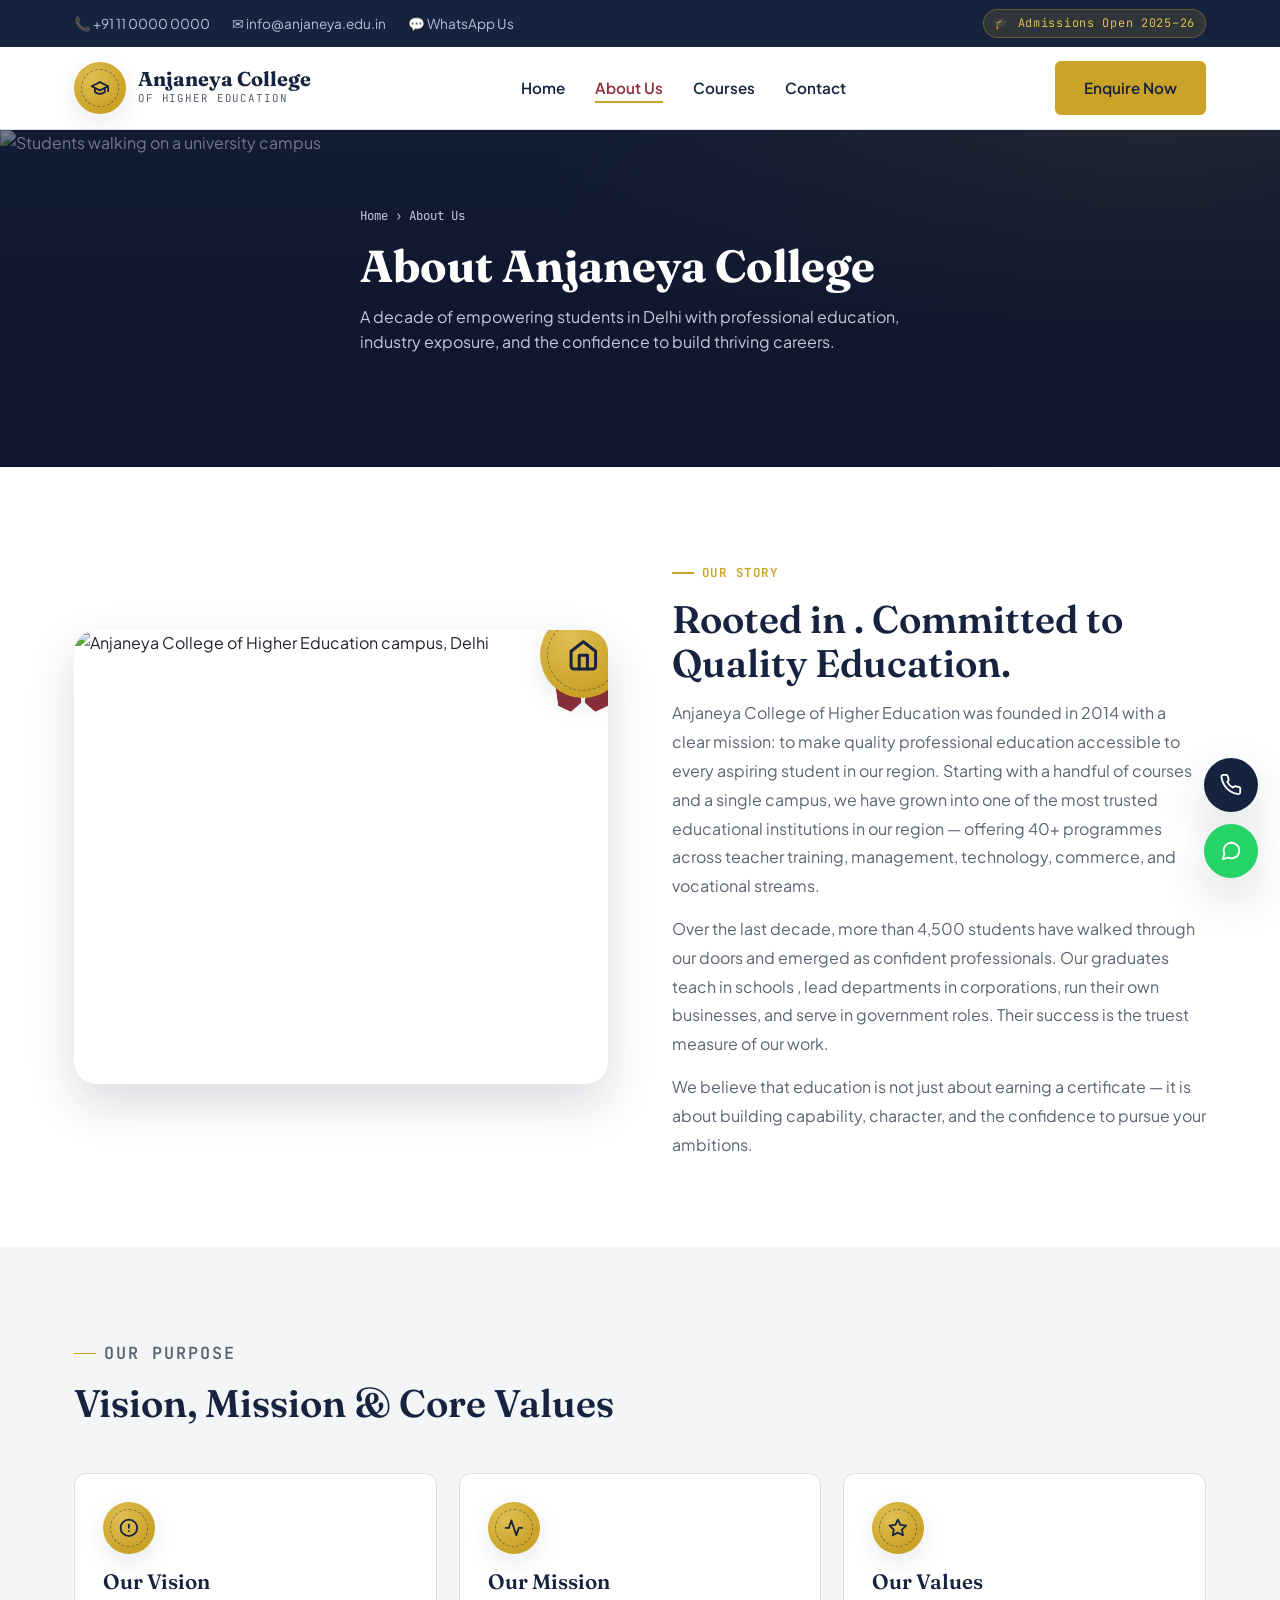
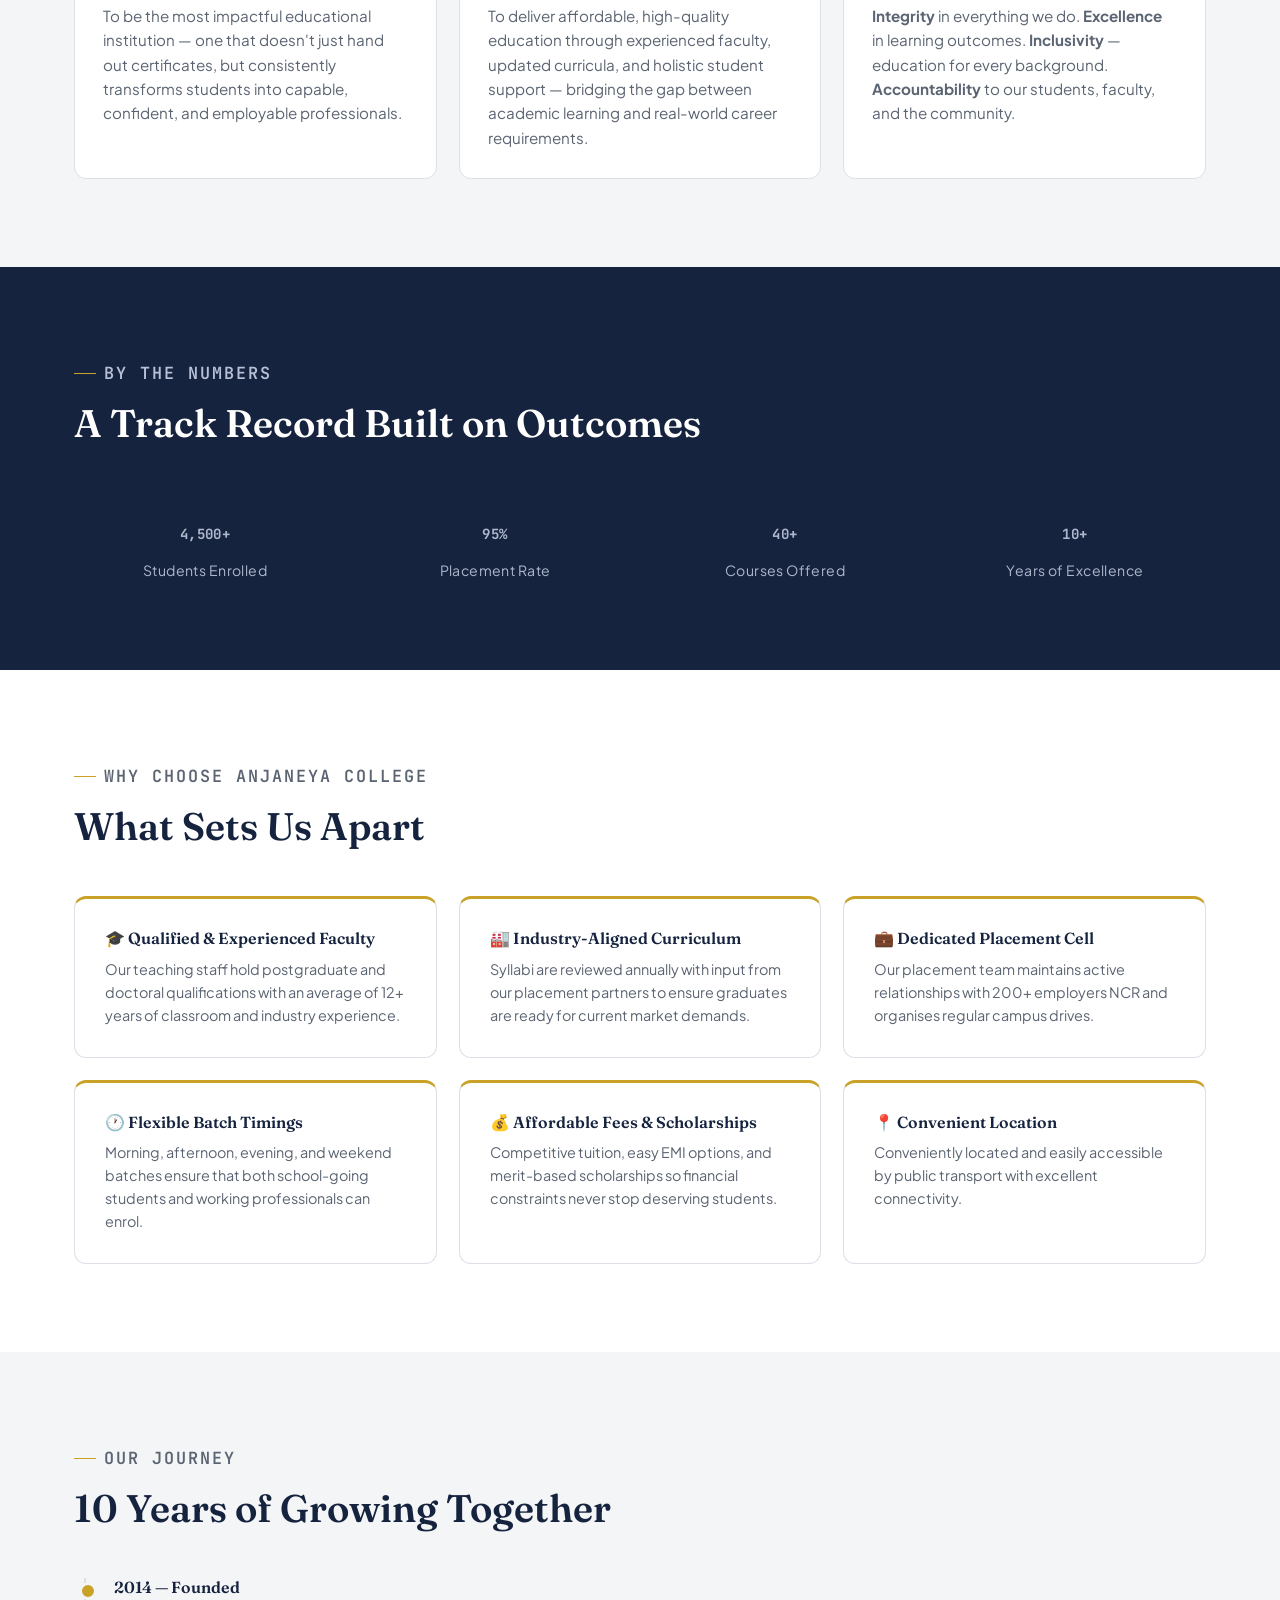
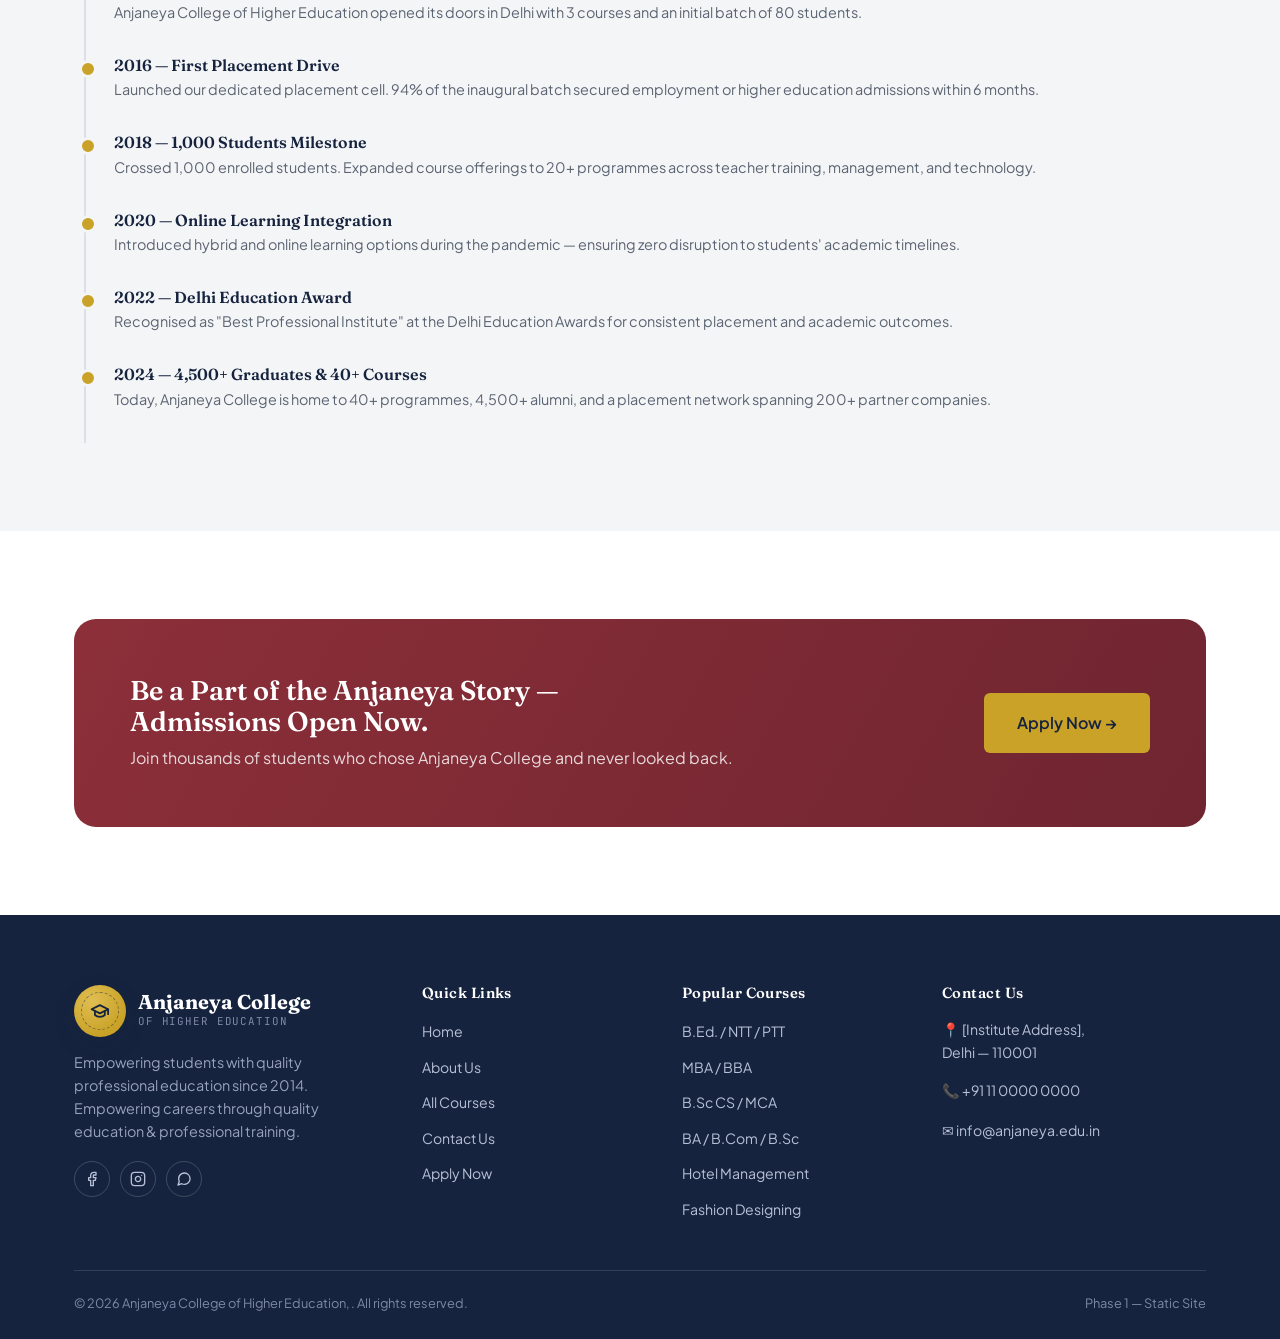
==== about.html @ d2641fc0 "initial" ====
<!DOCTYPE html>
<html lang="en">
<head>
  <meta charset="UTF-8" />
  <meta name="viewport" content="width=device-width, initial-scale=1.0" />
  <title>About Us — Anjaneya College of Higher Education, Delhi</title>
  <meta name="description" content="Learn about Anjaneya College of Higher Education, Delhi — our story, mission, vision, and the values that drive our commitment to quality professional education." />
  <link rel="stylesheet" href="css/style.css" />
  <script src="https://cdn.jsdelivr.net/npm/@emailjs/browser@4/dist/email.min.js"></script>
</head>
<body>

  <!-- TOP BAR -->
  <div class="topbar">
    <div class="container">
      <div class="topbar__contacts">
        <a href="tel:+911100000000">📞 +91 11 0000 0000</a>
        <a href="mailto:info@anjaneya.edu.in" class="hide-mobile">✉ info@anjaneya.edu.in</a>
        <a href="https://wa.me/911100000000" class="hide-mobile">💬 WhatsApp Us</a>
      </div>
      <span class="topbar__badge">🎓 Admissions Open 2025–26</span>
    </div>
  </div>

  <!-- HEADER -->
  <header class="site-header">
    <div class="container">
      <nav class="nav" aria-label="Main navigation">
        <a href="index.html" class="brand">
          <div class="seal seal--sm">
            <div class="seal__circle">
              <svg viewBox="0 0 24 24" fill="none" stroke="var(--navy)" stroke-width="2.2" stroke-linecap="round" stroke-linejoin="round" aria-hidden="true">
                <path d="M22 10v6M2 10l10-5 10 5-10 5z"/><path d="M6 12v5c3 3 9 3 12 0v-5"/>
              </svg>
            </div>
          </div>
          <div>
            <div class="brand__name">Anjaneya College</div>
            <div class="brand__tagline">of Higher Education</div>
          </div>
        </a>
        <ul class="nav__links" role="list">
          <li><a href="index.html">Home</a></li>
          <li><a href="about.html" class="is-active">About Us</a></li>
          <li><a href="courses.html">Courses</a></li>
          <li><a href="contact.html">Contact</a></li>
        </ul>
        <div class="nav__cta">
          <a href="contact.html#enquiry" class="btn btn-primary">Enquire Now</a>
          <button class="nav__toggle" aria-label="Toggle navigation" aria-expanded="false">
            <span></span><span></span><span></span>
          </button>
        </div>
      </nav>
    </div>
  </header>

  <!-- PAGE HEADER -->
  <section class="page-header page-header--img">
    <img
      src="https://images.unsplash.com/photo-1509062522246-3755977927d7?auto=format&fit=crop&w=1400&q=80"
      alt="Students walking on a university campus"
      class="page-header__bg"
      loading="eager"
    />
    <div class="page-header__overlay"></div>
    <div class="container">
      <p class="breadcrumb"><a href="index.html" style="color:inherit;">Home</a> › About Us</p>
      <h1>About Anjaneya College</h1>
      <p>A decade of empowering students in Delhi with professional education, industry exposure, and the confidence to build thriving careers.</p>
    </div>
  </section>

  <!-- OUR STORY -->
  <section class="section section--alt">
    <div class="container">
      <div class="intro">
        <div class="intro__visual" style="background:none;padding:0;aspect-ratio:4/3.4;position:relative;">
          <img
            src="https://images.unsplash.com/photo-1564981797816-1043664bf78d?auto=format&fit=crop&w=800&q=80"
            alt="Anjaneya College of Higher Education campus, Delhi"
            class="intro__img"
            loading="lazy"
          />
          <div class="seal" style="position:absolute;top:-18px;right:-18px;z-index:2;">
            <div class="seal__circle">
              <svg viewBox="0 0 24 24" fill="none" stroke="var(--navy)" stroke-width="2.2" stroke-linecap="round" stroke-linejoin="round" aria-hidden="true">
                <path d="M3 9l9-7 9 7v11a2 2 0 0 1-2 2H5a2 2 0 0 1-2-2z"/><polyline points="9 22 9 12 15 12 15 22"/>
              </svg>
            </div>
            <div class="seal__ribbon"></div>
          </div>
        </div>
        <div>
          <p class="eyebrow">Our Story</p>
          <h2>Rooted in . Committed to Quality Education.</h2>
          <p style="color:var(--text-muted);margin-top:14px;line-height:1.8;">
            Anjaneya College of Higher Education was founded in 2014 with a clear mission: to make quality professional education accessible to every aspiring student in our region. Starting with a handful of courses and a single campus, we have grown into one of the most trusted educational institutions in our region — offering 40+ programmes across teacher training, management, technology, commerce, and vocational streams.
          </p>
          <p style="color:var(--text-muted);margin-top:14px;line-height:1.8;">
            Over the last decade, more than 4,500 students have walked through our doors and emerged as confident professionals. Our graduates teach in schools , lead departments in corporations, run their own businesses, and serve in government roles. Their success is the truest measure of our work.
          </p>
          <p style="color:var(--text-muted);margin-top:14px;line-height:1.8;">
            We believe that education is not just about earning a certificate — it is about building capability, character, and the confidence to pursue your ambitions.
          </p>
        </div>
      </div>
    </div>
  </section>

  <!-- VISION & MISSION -->
  <section class="section">
    <div class="container">
      <div class="section-head">
        <p class="eyebrow">Our Purpose</p>
        <h2>Vision, Mission & Core Values</h2>
      </div>
      <div class="value-grid">

        <div class="value-card">
          <div class="seal seal--sm"><div class="seal__circle">
            <svg viewBox="0 0 24 24" fill="none" stroke="var(--navy)" stroke-width="2.2" stroke-linecap="round" stroke-linejoin="round" aria-hidden="true"><circle cx="12" cy="12" r="10"/><line x1="12" y1="8" x2="12" y2="12"/><line x1="12" y1="16" x2="12.01" y2="16"/></svg>
          </div></div>
          <h3 style="margin-top:14px;">Our Vision</h3>
          <p style="color:var(--text-muted);margin-top:10px;font-size:0.95rem;">To be the most impactful educational institution — one that doesn't just hand out certificates, but consistently transforms students into capable, confident, and employable professionals.</p>
        </div>

        <div class="value-card">
          <div class="seal seal--sm"><div class="seal__circle">
            <svg viewBox="0 0 24 24" fill="none" stroke="var(--navy)" stroke-width="2.2" stroke-linecap="round" stroke-linejoin="round" aria-hidden="true"><polyline points="22 12 18 12 15 21 9 3 6 12 2 12"/></svg>
          </div></div>
          <h3 style="margin-top:14px;">Our Mission</h3>
          <p style="color:var(--text-muted);margin-top:10px;font-size:0.95rem;">To deliver affordable, high-quality education through experienced faculty, updated curricula, and holistic student support — bridging the gap between academic learning and real-world career requirements.</p>
        </div>

        <div class="value-card">
          <div class="seal seal--sm"><div class="seal__circle">
            <svg viewBox="0 0 24 24" fill="none" stroke="var(--navy)" stroke-width="2.2" stroke-linecap="round" stroke-linejoin="round" aria-hidden="true"><polygon points="12 2 15.09 8.26 22 9.27 17 14.14 18.18 21.02 12 17.77 5.82 21.02 7 14.14 2 9.27 8.91 8.26 12 2"/></svg>
          </div></div>
          <h3 style="margin-top:14px;">Our Values</h3>
          <p style="color:var(--text-muted);margin-top:10px;font-size:0.95rem;"><strong>Integrity</strong> in everything we do. <strong>Excellence</strong> in learning outcomes. <strong>Inclusivity</strong> — education for every background. <strong>Accountability</strong> to our students, faculty, and the community.</p>
        </div>

      </div>
    </div>
  </section>

  <!-- STATS STRIP -->
  <section class="section section--navy">
    <div class="container">
      <div class="section-head" style="max-width:none;">
        <p class="eyebrow">By the Numbers</p>
        <h2>A Track Record Built on Outcomes</h2>
      </div>
      <div class="stats">
        <div class="stat-card">
          <strong><span data-count="4500" data-suffix="+">0</span></strong>
          <span>Students Enrolled</span>
        </div>
        <div class="stat-card">
          <strong><span data-count="95" data-suffix="%">0</span></strong>
          <span>Placement Rate</span>
        </div>
        <div class="stat-card">
          <strong><span data-count="40" data-suffix="+">0</span></strong>
          <span>Courses Offered</span>
        </div>
        <div class="stat-card">
          <strong><span data-count="10" data-suffix="+">0</span></strong>
          <span>Years of Excellence</span>
        </div>
      </div>
    </div>
  </section>

  <!-- WHY CHOOSE US -->
  <section class="section section--alt">
    <div class="container">
      <div class="section-head">
        <p class="eyebrow">Why Choose Anjaneya College</p>
        <h2>What Sets Us Apart</h2>
      </div>
      <div class="services">
        <div class="service-card">
          <h4>🎓 Qualified & Experienced Faculty</h4>
          <p>Our teaching staff hold postgraduate and doctoral qualifications with an average of 12+ years of classroom and industry experience.</p>
        </div>
        <div class="service-card">
          <h4>🏭 Industry-Aligned Curriculum</h4>
          <p>Syllabi are reviewed annually with input from our placement partners to ensure graduates are ready for current market demands.</p>
        </div>
        <div class="service-card">
          <h4>💼 Dedicated Placement Cell</h4>
          <p>Our placement team maintains active relationships with 200+ employers  NCR and organises regular campus drives.</p>
        </div>
        <div class="service-card">
          <h4>🕐 Flexible Batch Timings</h4>
          <p>Morning, afternoon, evening, and weekend batches ensure that both school-going students and working professionals can enrol.</p>
        </div>
        <div class="service-card">
          <h4>💰 Affordable Fees & Scholarships</h4>
          <p>Competitive tuition, easy EMI options, and merit-based scholarships so financial constraints never stop deserving students.</p>
        </div>
        <div class="service-card">
          <h4>📍 Convenient Location</h4>
          <p>Conveniently located and easily accessible by public transport with excellent connectivity.</p>
        </div>
      </div>
    </div>
  </section>

  <!-- JOURNEY / TIMELINE -->
  <section class="section">
    <div class="container">
      <div class="section-head">
        <p class="eyebrow">Our Journey</p>
        <h2>10 Years of Growing Together</h2>
      </div>
      <ul class="timeline" role="list">
        <li>
          <h4>2014 — Founded</h4>
          <p>Anjaneya College of Higher Education opened its doors in Delhi with 3 courses and an initial batch of 80 students.</p>
        </li>
        <li>
          <h4>2016 — First Placement Drive</h4>
          <p>Launched our dedicated placement cell. 94% of the inaugural batch secured employment or higher education admissions within 6 months.</p>
        </li>
        <li>
          <h4>2018 — 1,000 Students Milestone</h4>
          <p>Crossed 1,000 enrolled students. Expanded course offerings to 20+ programmes across teacher training, management, and technology.</p>
        </li>
        <li>
          <h4>2020 — Online Learning Integration</h4>
          <p>Introduced hybrid and online learning options during the pandemic — ensuring zero disruption to students' academic timelines.</p>
        </li>
        <li>
          <h4>2022 — Delhi Education Award</h4>
          <p>Recognised as "Best Professional Institute" at the Delhi Education Awards for consistent placement and academic outcomes.</p>
        </li>
        <li>
          <h4>2024 — 4,500+ Graduates & 40+ Courses</h4>
          <p>Today, Anjaneya College is home to 40+ programmes, 4,500+ alumni, and a placement network spanning 200+ partner companies.</p>
        </li>
      </ul>
    </div>
  </section>

  <!-- CTA BAND -->
  <section class="section section--alt">
    <div class="container">
      <div class="cta-band">
        <div>
          <h3>Be a Part of the Anjaneya Story — Admissions Open Now.</h3>
          <p>Join thousands of students who chose Anjaneya College and never looked back.</p>
        </div>
        <a href="contact.html#enquiry" class="btn btn-primary" style="font-size:1rem;padding:16px 32px;">Apply Now →</a>
      </div>
    </div>
  </section>

  <!-- FOOTER -->
  <footer class="site-footer" aria-label="Site footer">
    <div class="container">
      <div class="footer-grid">
        <div class="footer-brand">
          <a href="index.html" class="brand">
            <div class="seal seal--sm"><div class="seal__circle">
              <svg viewBox="0 0 24 24" fill="none" stroke="var(--navy)" stroke-width="2.2" stroke-linecap="round" stroke-linejoin="round" aria-hidden="true"><path d="M22 10v6M2 10l10-5 10 5-10 5z"/><path d="M6 12v5c3 3 9 3 12 0v-5"/></svg>
            </div></div>
            <div>
              <div class="brand__name">Anjaneya College</div>
              <div class="brand__tagline" style="color:#7E89A6;">of Higher Education</div>
            </div>
          </a>
          <p>Empowering students  with quality professional education since 2014. Empowering careers through quality education &amp; professional training.</p>
          <div class="footer-social" aria-label="Social media links">
            <a href="#" aria-label="Facebook"><svg width="16" height="16" viewBox="0 0 24 24" fill="none" stroke="currentColor" stroke-width="2" stroke-linecap="round" stroke-linejoin="round" aria-hidden="true"><path d="M18 2h-3a5 5 0 0 0-5 5v3H7v4h3v8h4v-8h3l1-4h-4V7a1 1 0 0 1 1-1h3z"/></svg></a>
            <a href="#" aria-label="Instagram"><svg width="16" height="16" viewBox="0 0 24 24" fill="none" stroke="currentColor" stroke-width="2" stroke-linecap="round" stroke-linejoin="round" aria-hidden="true"><rect x="2" y="2" width="20" height="20" rx="5" ry="5"/><path d="M16 11.37A4 4 0 1 1 12.63 8 4 4 0 0 1 16 11.37z"/><line x1="17.5" y1="6.5" x2="17.51" y2="6.5"/></svg></a>
            <a href="https://wa.me/911100000000" aria-label="WhatsApp"><svg width="16" height="16" viewBox="0 0 24 24" fill="none" stroke="currentColor" stroke-width="2" stroke-linecap="round" stroke-linejoin="round" aria-hidden="true"><path d="M21 11.5a8.38 8.38 0 0 1-.9 3.8 8.5 8.5 0 0 1-7.6 4.7 8.38 8.38 0 0 1-3.8-.9L3 21l1.9-5.7a8.38 8.38 0 0 1-.9-3.8 8.5 8.5 0 0 1 4.7-7.6 8.38 8.38 0 0 1 3.8-.9h.5a8.48 8.48 0 0 1 8 8v.5z"/></svg></a>
          </div>
        </div>
        <div class="footer-col">
          <h4>Quick Links</h4>
          <ul role="list"><li><a href="index.html">Home</a></li><li><a href="about.html">About Us</a></li><li><a href="courses.html">All Courses</a></li><li><a href="contact.html">Contact Us</a></li><li><a href="contact.html#enquiry">Apply Now</a></li></ul>
        </div>
        <div class="footer-col">
          <h4>Popular Courses</h4>
          <ul role="list"><li><a href="courses.html">B.Ed. / NTT / PTT</a></li><li><a href="courses.html">MBA / BBA</a></li><li><a href="courses.html">B.Sc CS / MCA</a></li><li><a href="courses.html">BA / B.Com / B.Sc</a></li><li><a href="courses.html">Hotel Management</a></li><li><a href="courses.html">Fashion Designing</a></li></ul>
        </div>
        <div class="footer-col">
          <h4>Contact Us</h4>
          <ul role="list" style="gap:14px;display:grid;">
            <li style="font-size:0.88rem;color:#B7C0D6;">📍 [Institute Address],<br>Delhi — 110001</li>
            <li><a href="tel:+911100000000">📞 +91 11 0000 0000</a></li>
            <li><a href="mailto:info@anjaneya.edu.in">✉ info@anjaneya.edu.in</a></li>
          </ul>
        </div>
      </div>
      <div class="footer-bottom">
        <span>© <span id="year"></span> Anjaneya College of Higher Education, . All rights reserved.</span>
        <span>Phase 1 — Static Site</span>
      </div>
    </div>
  </footer>

  <div class="fab-stack" aria-label="Quick contact buttons">
    <a href="tel:+911100000000" class="fab fab--call" aria-label="Call Anjaneya College"><svg width="22" height="22" viewBox="0 0 24 24" fill="none" stroke="currentColor" stroke-width="2" stroke-linecap="round" stroke-linejoin="round" aria-hidden="true"><path d="M22 16.92v3a2 2 0 0 1-2.18 2 19.79 19.79 0 0 1-8.63-3.07A19.5 19.5 0 0 1 4.69 12 19.79 19.79 0 0 1 1.61 3.37 2 2 0 0 1 3.58 1h3a2 2 0 0 1 2 1.72c.127.96.361 1.903.7 2.81a2 2 0 0 1-.45 2.11L7.91 8.56a16 16 0 0 0 6.29 6.29l1.06-.94a2 2 0 0 1 2.09-.5c.907.339 1.85.573 2.81.7A2 2 0 0 1 22 16.92z"/></svg></a>
    <a href="https://wa.me/911100000000" class="fab fab--whatsapp" aria-label="WhatsApp Anjaneya College" target="_blank" rel="noopener noreferrer"><svg width="22" height="22" viewBox="0 0 24 24" fill="none" stroke="currentColor" stroke-width="2" stroke-linecap="round" stroke-linejoin="round" aria-hidden="true"><path d="M21 11.5a8.38 8.38 0 0 1-.9 3.8 8.5 8.5 0 0 1-7.6 4.7 8.38 8.38 0 0 1-3.8-.9L3 21l1.9-5.7a8.38 8.38 0 0 1-.9-3.8 8.5 8.5 0 0 1 4.7-7.6 8.38 8.38 0 0 1 3.8-.9h.5a8.48 8.48 0 0 1 8 8v.5z"/></svg></a>
  </div>

  <script src="js/script.js"></script>
</body>
</html>
---- css/style.css ----
/* ===========================================================
   HORIZON INSTITUTE — DESIGN SYSTEM
   Palette: Ink Navy / Brass Gold / Deep Teal / Maroon / Cool Off-white
   Type: Fraunces (display) + Plus Jakarta Sans (body) + JetBrains Mono (data/labels)
   Signature motif: the "seal" — a circular ribbon badge standing in for
   the diplomas/certifications this institute exists to award.
   =========================================================== */

@import url('https://fonts.googleapis.com/css2?family=Fraunces:ital,opsz,wght@0,9..144,400;0,9..144,500;0,9..144,600;0,9..144,700;1,9..144,500&family=Plus+Jakarta+Sans:wght@400;500;600;700;800&family=JetBrains+Mono:wght@400;500;600&display=swap');

:root {
  --navy: #16233E;
  --navy-light: #223158;
  --navy-soft: #2C3D66;
  --gold: #C9A227;
  --gold-light: #E0BE52;
  --teal: #2F6F62;
  --maroon: #8C2F39;
  --bg: #F4F5F7;
  --bg-alt: #FFFFFF;
  --paper: #ECEEF2;
  --text: #20242F;
  --text-muted: #5B6472;
  --border: #DCDFE6;

  --font-display: 'Fraunces', Georgia, serif;
  --font-body: 'Plus Jakarta Sans', -apple-system, sans-serif;
  --font-mono: 'JetBrains Mono', monospace;

  --radius-sm: 6px;
  --radius-md: 12px;
  --radius-lg: 22px;
  --shadow-sm: 0 1px 3px rgba(22, 35, 62, 0.08);
  --shadow-md: 0 8px 24px rgba(22, 35, 62, 0.10);
  --shadow-lg: 0 20px 48px rgba(22, 35, 62, 0.16);
  --container: 1180px;
}

* { box-sizing: border-box; margin: 0; padding: 0; }

html { scroll-behavior: smooth; }

@media (prefers-reduced-motion: reduce) {
  html { scroll-behavior: auto; }
  *, *::before, *::after { animation-duration: 0.01ms !important; transition-duration: 0.01ms !important; }
}

body {
  font-family: var(--font-body);
  color: var(--text);
  background: var(--bg);
  line-height: 1.6;
  -webkit-font-smoothing: antialiased;
}

img { max-width: 100%; display: block; }
a { color: inherit; text-decoration: none; }
ul { list-style: none; }

h1, h2, h3, h4 {
  font-family: var(--font-display);
  font-weight: 600;
  line-height: 1.15;
  color: var(--navy);
}

h1 { font-size: clamp(2.4rem, 4.5vw, 3.6rem); font-weight: 700; }
h2 { font-size: clamp(1.8rem, 3vw, 2.5rem); }
h3 { font-size: 1.3rem; }

.container { max-width: var(--container); margin: 0 auto; padding: 0 24px; }

.eyebrow {
  font-family: var(--font-mono);
  font-size: 0.78rem;
  letter-spacing: 0.12em;
  text-transform: uppercase;
  color: var(--gold);
  font-weight: 600;
  display: inline-flex;
  align-items: center;
  gap: 8px;
  margin-bottom: 14px;
}
.eyebrow::before {
  content: "";
  width: 22px; height: 1.5px;
  background: var(--gold);
  display: inline-block;
}

.section { padding: 88px 0; }
.section--alt { background: var(--bg-alt); }
.section--navy { background: var(--navy); color: #DCE2EF; }
.section--navy h2, .section--navy h3 { color: #fff; }
.section-head { max-width: 640px; margin-bottom: 48px; }
.section-head p { color: var(--text-muted); font-size: 1.05rem; }
.section--navy .section-head p { color: #B7C0D6; }

a:focus-visible, button:focus-visible, input:focus-visible, select:focus-visible, textarea:focus-visible {
  outline: 3px solid var(--gold);
  outline-offset: 2px;
}

/* ---------- Buttons ---------- */
.btn {
  display: inline-flex;
  align-items: center;
  gap: 8px;
  padding: 14px 28px;
  border-radius: var(--radius-sm);
  font-weight: 600;
  font-size: 0.95rem;
  border: 1px solid transparent;
  cursor: pointer;
  transition: transform 0.15s ease, box-shadow 0.15s ease, background 0.15s ease;
}
.btn:hover { transform: translateY(-2px); }
.btn-primary { background: var(--gold); color: var(--navy); }
.btn-primary:hover { background: var(--gold-light); box-shadow: var(--shadow-md); }
.btn-outline { background: transparent; border-color: rgba(255,255,255,0.4); color: inherit; }
.btn-outline:hover { background: rgba(255,255,255,0.08); }
.btn-ghost { background: var(--bg-alt); border-color: var(--border); color: var(--navy); }
.btn-ghost:hover { border-color: var(--gold); }
.btn-block { width: 100%; justify-content: center; }
.btn:disabled { opacity: 0.6; cursor: not-allowed; transform: none; }

/* ---------- Seal / ribbon signature motif ---------- */
.seal {
  --seal-size: 86px;
  width: var(--seal-size);
  height: var(--seal-size);
  position: relative;
  flex-shrink: 0;
}
.seal__circle {
  width: 100%; height: 100%;
  border-radius: 50%;
  background: radial-gradient(circle at 35% 30%, var(--gold-light), var(--gold) 70%);
  display: flex; align-items: center; justify-content: center;
  box-shadow: var(--shadow-md);
  position: relative;
  z-index: 2;
}
.seal__circle::before {
  content: "";
  position: absolute; inset: 7px;
  border-radius: 50%;
  border: 1.5px dashed rgba(22,35,62,0.45);
}
.seal__circle svg { width: 38%; height: 38%; }
.seal__ribbon {
  position: absolute;
  bottom: -14px; left: 50%;
  transform: translateX(-50%);
  width: 60%; height: 26px;
  z-index: 1;
}
.seal__ribbon::before, .seal__ribbon::after {
  content: "";
  position: absolute; top: 0; width: 46%; height: 100%;
  background: var(--maroon);
  clip-path: polygon(0 0, 100% 0, 100% 70%, 50% 100%, 0 70%);
}
.seal__ribbon::before { left: 0; transform: rotate(-8deg); }
.seal__ribbon::after { right: 0; transform: rotate(8deg); }
.seal--sm { --seal-size: 52px; }
.seal--sm .seal__ribbon { display: none; }

/* ---------- Top bar ---------- */
.topbar {
  background: var(--navy);
  color: #B7C0D6;
  font-size: 0.85rem;
}
.topbar .container {
  display: flex; align-items: center; justify-content: space-between;
  padding-top: 9px; padding-bottom: 9px;
  flex-wrap: wrap; gap: 8px;
}
.topbar__contacts { display: flex; gap: 22px; flex-wrap: wrap; }
.topbar__contacts a:hover { color: var(--gold-light); }
.topbar__badge {
  font-family: var(--font-mono);
  font-size: 0.74rem;
  letter-spacing: 0.06em;
  background: rgba(201,162,39,0.15);
  color: var(--gold-light);
  padding: 4px 10px;
  border-radius: 100px;
  border: 1px solid rgba(201,162,39,0.35);
}

/* ---------- Header / nav ---------- */
.site-header {
  position: sticky; top: 0; z-index: 100;
  background: var(--bg-alt);
  border-bottom: 1px solid var(--border);
}
.nav {
  display: flex; align-items: center; justify-content: space-between;
  padding: 14px 0;
}
.brand { display: flex; align-items: center; gap: 12px; }
.brand__name { font-family: var(--font-display); font-weight: 700; font-size: 1.25rem; color: var(--navy); line-height: 1.1; }
.brand__tagline { font-family: var(--font-mono); font-size: 0.68rem; letter-spacing: 0.08em; text-transform: uppercase; color: var(--text-muted); }

.nav__links { display: flex; align-items: center; gap: 30px; }
.nav__links a {
  font-weight: 600; font-size: 0.95rem; color: var(--navy);
  position: relative; padding: 6px 0;
}
.nav__links a::after {
  content: ""; position: absolute; left: 0; bottom: 0; height: 2px; width: 0;
  background: var(--gold); transition: width 0.2s ease;
}
.nav__links a:hover::after, .nav__links a.is-active::after { width: 100%; }
.nav__links a.is-active { color: var(--maroon); }
.nav__cta { display: flex; align-items: center; gap: 14px; }

.nav__toggle {
  display: none;
  flex-direction: column; gap: 5px;
  background: none; border: none; cursor: pointer; padding: 8px;
}
.nav__toggle span { width: 24px; height: 2px; background: var(--navy); }

/* ---------- Hero ---------- */
.hero {
  position: relative;
  background: linear-gradient(160deg, var(--navy) 0%, var(--navy-soft) 60%, var(--navy-light) 100%);
  color: #fff;
  overflow: hidden;
  padding: 90px 0 110px;
}
.hero::before {
  content: "";
  position: absolute; inset: 0;
  background-image:
    radial-gradient(circle at 85% 15%, rgba(201,162,39,0.18), transparent 45%),
    radial-gradient(circle at 10% 90%, rgba(47,111,98,0.25), transparent 40%);
}
.hero .container { position: relative; display: grid; grid-template-columns: 1.15fr 0.85fr; gap: 56px; align-items: center; }
.hero__eyebrow { color: var(--gold-light); }
.hero__eyebrow::before { background: var(--gold-light); }
.hero h1 { color: #fff; margin-bottom: 18px; }
.hero h1 em { font-style: italic; color: var(--gold-light); }
.hero p.lede { color: #C3CADC; font-size: 1.12rem; max-width: 520px; margin-bottom: 32px; }
.hero__actions { display: flex; gap: 16px; flex-wrap: wrap; margin-bottom: 40px; }
.hero__points { display: flex; flex-direction: column; gap: 12px; }
.hero__points li { display: flex; align-items: center; gap: 10px; font-size: 0.95rem; color: #DCE2EF; }
.hero__points svg { flex-shrink: 0; color: var(--gold-light); }

.hero__panel {
  background: rgba(255,255,255,0.06);
  border: 1px solid rgba(255,255,255,0.14);
  border-radius: var(--radius-lg);
  padding: 36px;
  backdrop-filter: blur(6px);
}
.hero__panel-head { display: flex; align-items: center; gap: 16px; margin-bottom: 22px; }
.hero__panel-head h3 { color: #fff; font-size: 1.1rem; }
.hero__panel-head p { color: #B7C0D6; font-size: 0.85rem; margin-top: 2px; }
.hero__stat-grid { display: grid; grid-template-columns: 1fr 1fr; gap: 18px; }
.hero__stat { border-top: 1px solid rgba(255,255,255,0.14); padding-top: 14px; }
.hero__stat strong { font-family: var(--font-mono); font-size: 1.6rem; color: var(--gold-light); display: block; }
.hero__stat span { font-size: 0.8rem; color: #AEB7CC; }

/* ---------- Marquee / news strip ---------- */
.newsbar { background: var(--paper); border-bottom: 1px solid var(--border); overflow: hidden; }
.newsbar__track {
  display: flex; gap: 48px; white-space: nowrap;
  padding: 12px 0;
  animation: scroll-left 32s linear infinite;
  width: max-content;
}
.newsbar__track span { font-family: var(--font-mono); font-size: 0.82rem; color: var(--navy); }
.newsbar__track span b { color: var(--maroon); }
@keyframes scroll-left {
  from { transform: translateX(0); }
  to { transform: translateX(-50%); }
}

/* ---------- USP / intro ---------- */
.intro { display: grid; grid-template-columns: 1fr 1fr; gap: 64px; align-items: center; }
.intro__visual {
  aspect-ratio: 4/3.4; border-radius: var(--radius-lg);
  background:
    repeating-linear-gradient(135deg, rgba(255,255,255,0.06) 0 2px, transparent 2px 18px),
    linear-gradient(135deg, var(--teal), var(--navy));
  position: relative; display: flex; align-items: center; justify-content: center;
  box-shadow: var(--shadow-lg);
}
.intro__visual .seal { position: absolute; top: -20px; right: -20px; }
.intro__visual span {
  color: rgba(255,255,255,0.8); font-family: var(--font-mono); font-size: 0.8rem;
  text-align: center; padding: 20px; letter-spacing: 0.04em;
}
.usp-list { display: grid; gap: 16px; margin-top: 28px; }
.usp-list li { display: flex; gap: 14px; align-items: flex-start; }
.usp-list .check {
  width: 26px; height: 26px; border-radius: 50%; background: rgba(47,111,98,0.12);
  color: var(--teal); display: flex; align-items: center; justify-content: center;
  flex-shrink: 0; margin-top: 2px;
}
.usp-list strong { display: block; color: var(--navy); }
.usp-list p { color: var(--text-muted); font-size: 0.92rem; margin-top: 2px; }

/* ---------- Course categories ---------- */
.cat-tabs { display: flex; gap: 10px; flex-wrap: wrap; margin-bottom: 40px; }
.cat-tabs button {
  font-family: var(--font-mono); font-size: 0.8rem; letter-spacing: 0.04em;
  padding: 9px 18px; border-radius: 100px; border: 1px solid var(--border);
  background: var(--bg-alt); color: var(--text-muted); cursor: pointer;
  transition: all 0.15s ease;
}
.cat-tabs button:hover { border-color: var(--gold); color: var(--navy); }
.cat-tabs button.is-active { background: var(--navy); border-color: var(--navy); color: #fff; }

.course-group { margin-bottom: 56px; }
.course-group__head { display: flex; align-items: center; gap: 16px; margin-bottom: 24px; }
.course-group__head h3 { font-size: 1.45rem; }
.course-group__head p { color: var(--text-muted); font-size: 0.9rem; }

.course-grid { display: grid; grid-template-columns: repeat(3, 1fr); gap: 22px; }
.course-card {
  background: var(--bg-alt); border: 1px solid var(--border); border-radius: var(--radius-md);
  padding: 26px; transition: transform 0.18s ease, box-shadow 0.18s ease, border-color 0.18s ease;
  display: flex; flex-direction: column; gap: 10px;
}
.course-card:hover { transform: translateY(-4px); box-shadow: var(--shadow-md); border-color: var(--gold); }
.course-card__tag {
  font-family: var(--font-mono); font-size: 0.7rem; letter-spacing: 0.06em; text-transform: uppercase;
  color: var(--teal); font-weight: 600;
}
.course-card h4 { font-family: var(--font-display); font-size: 1.15rem; color: var(--navy); }
.course-card p { color: var(--text-muted); font-size: 0.88rem; flex-grow: 1; }
.course-card__meta { display: flex; justify-content: space-between; font-size: 0.78rem; color: var(--text-muted); border-top: 1px dashed var(--border); padding-top: 12px; margin-top: 6px; }
.course-card__meta b { color: var(--navy); font-family: var(--font-mono); }
.course-card a.btn { padding: 10px 16px; font-size: 0.85rem; margin-top: 4px; }

/* ---------- Stats ---------- */
.stats { display: grid; grid-template-columns: repeat(4, 1fr); gap: 28px; }
.stat-card { text-align: center; }
.stat-card strong { font-family: var(--font-mono); font-size: 2.5rem; color: var(--gold-light); display: block; }
.stat-card span { font-size: 0.88rem; color: #AEB7CC; letter-spacing: 0.03em; }

/* ---------- Services ---------- */
.services { display: grid; grid-template-columns: repeat(3, 1fr); gap: 22px; }
.service-card {
  background: var(--bg-alt); border-radius: var(--radius-md); padding: 30px;
  border: 1px solid var(--border); border-top: 3px solid var(--gold);
}
.service-card h4 { margin-bottom: 10px; }
.service-card p { color: var(--text-muted); font-size: 0.9rem; }

/* ---------- Testimonials ---------- */
.testi-track { display: grid; grid-template-columns: repeat(3, 1fr); gap: 22px; }
.testi-card {
  background: var(--bg-alt); border: 1px solid var(--border); border-radius: var(--radius-md);
  padding: 28px; position: relative;
}
.testi-card::before {
  content: "\201C"; font-family: var(--font-display); font-size: 3.2rem; color: var(--gold);
  line-height: 1; display: block; margin-bottom: 6px;
}
.testi-card p.quote { color: var(--text); font-size: 0.95rem; margin-bottom: 18px; }
.testi-card__person { display: flex; align-items: center; gap: 12px; }
.testi-avatar {
  width: 42px; height: 42px; border-radius: 50%; background: var(--navy);
  color: #fff; display: flex; align-items: center; justify-content: center;
  font-family: var(--font-mono); font-weight: 600; font-size: 0.85rem; flex-shrink: 0;
}
.testi-card__person strong { display: block; font-size: 0.92rem; color: var(--navy); }
.testi-card__person span { font-size: 0.78rem; color: var(--text-muted); }
.testi-note {
  margin-top: 28px; font-size: 0.82rem; color: var(--text-muted);
  background: var(--paper); border: 1px dashed var(--border); border-radius: var(--radius-sm);
  padding: 14px 18px;
}

/* ---------- Enquiry / forms ---------- */
.enquiry-block { display: grid; grid-template-columns: 1fr 1fr; gap: 56px; align-items: start; }
.form-card {
  background: var(--bg-alt); border: 1px solid var(--border); border-radius: var(--radius-lg);
  padding: 36px; box-shadow: var(--shadow-md);
}
.form-row { display: grid; grid-template-columns: 1fr 1fr; gap: 16px; margin-bottom: 16px; }
.form-field { margin-bottom: 16px; display: flex; flex-direction: column; gap: 6px; }
.form-field label { font-size: 0.84rem; font-weight: 600; color: var(--navy); }
.form-field input, .form-field select, .form-field textarea {
  font-family: var(--font-body); font-size: 0.95rem; padding: 12px 14px;
  border: 1px solid var(--border); border-radius: var(--radius-sm);
  background: var(--bg); color: var(--text);
}
.form-field input:focus, .form-field select:focus, .form-field textarea:focus { border-color: var(--gold); outline: none; }
.form-field textarea { resize: vertical; min-height: 110px; }
.field-error { font-size: 0.78rem; color: var(--maroon); min-height: 16px; }
.form-status {
  margin-top: 6px; padding: 12px 16px; border-radius: var(--radius-sm); font-size: 0.88rem; display: none;
}
.form-status.is-success { display: block; background: rgba(47,111,98,0.12); color: var(--teal); border: 1px solid rgba(47,111,98,0.3); }
.form-status.is-error { display: block; background: rgba(140,47,57,0.1); color: var(--maroon); border: 1px solid rgba(140,47,57,0.3); }

.contact-info-list { display: grid; gap: 18px; }
.contact-info-item { display: flex; gap: 16px; align-items: flex-start; }
.contact-info-item .icon {
  width: 44px; height: 44px; border-radius: 50%; background: var(--paper);
  color: var(--navy); display: flex; align-items: center; justify-content: center; flex-shrink: 0;
}
.contact-info-item h4 { font-size: 1rem; margin-bottom: 2px; }
.contact-info-item p, .contact-info-item a { color: var(--text-muted); font-size: 0.92rem; }
.contact-info-item a:hover { color: var(--maroon); }
.map-frame {
  margin-top: 26px; border-radius: var(--radius-md); overflow: hidden; border: 1px solid var(--border);
  aspect-ratio: 16/9;
}
.map-frame iframe { width: 100%; height: 100%; border: 0; }

/* ---------- Quote / CTA band ---------- */
.cta-band {
  background: linear-gradient(120deg, var(--maroon), #6f2530);
  color: #fff; border-radius: var(--radius-lg); padding: 56px;
  display: flex; align-items: center; justify-content: space-between; gap: 32px; flex-wrap: wrap;
}
.cta-band h3 { color: #fff; font-size: 1.7rem; max-width: 480px; }
.cta-band p { color: rgba(255,255,255,0.82); margin-top: 8px; }

/* ---------- Page header (inner pages) ---------- */
.page-header {
  background: var(--navy); color: #fff; padding: 64px 0 56px; position: relative; overflow: hidden;
}
.page-header::before {
  content: ""; position: absolute; inset: 0;
  background: radial-gradient(circle at 90% 0%, rgba(201,162,39,0.18), transparent 50%);
}
.page-header .container { position: relative; }
.breadcrumb { font-family: var(--font-mono); font-size: 0.78rem; color: var(--gold-light); margin-bottom: 14px; }
.page-header h1 { color: #fff; font-size: clamp(2rem, 4vw, 2.8rem); }
.page-header p { color: #C3CADC; margin-top: 12px; max-width: 560px; }

/* ---------- About page bits ---------- */
.value-grid { display: grid; grid-template-columns: repeat(3, 1fr); gap: 22px; }
.value-card { background: var(--bg-alt); border: 1px solid var(--border); border-radius: var(--radius-md); padding: 28px; }
.value-card .seal--sm { margin-bottom: 16px; }
.timeline { display: grid; gap: 0; border-left: 2px solid var(--border); margin-left: 10px; }
.timeline li { padding: 0 0 32px 28px; position: relative; }
.timeline li::before {
  content: ""; position: absolute; left: -7px; top: 4px; width: 12px; height: 12px; border-radius: 50%;
  background: var(--gold); border: 3px solid var(--bg);
}
.timeline h4 { font-size: 1rem; margin-bottom: 4px; }
.timeline p { color: var(--text-muted); font-size: 0.9rem; }

/* ---------- Footer ---------- */
.site-footer { background: var(--navy); color: #B7C0D6; padding: 70px 0 26px; }
.footer-grid {
  display: grid; grid-template-columns: 1.4fr 1fr 1fr 1.2fr; gap: 40px; margin-bottom: 48px;
}
.footer-brand .brand__name { color: #fff; }
.footer-brand p { margin-top: 14px; font-size: 0.9rem; color: #98A2BC; max-width: 280px; }
.footer-col h4 { color: #fff; font-size: 0.92rem; letter-spacing: 0.03em; margin-bottom: 16px; }
.footer-col ul { display: grid; gap: 10px; }
.footer-col a { font-size: 0.88rem; color: #B7C0D6; }
.footer-col a:hover { color: var(--gold-light); }
.footer-social { display: flex; gap: 10px; margin-top: 18px; }
.footer-social a {
  width: 36px; height: 36px; border-radius: 50%; border: 1px solid rgba(255,255,255,0.18);
  display: flex; align-items: center; justify-content: center;
}
.footer-social a:hover { border-color: var(--gold); color: var(--gold-light); }
.footer-bottom {
  border-top: 1px solid rgba(255,255,255,0.12); padding-top: 22px;
  display: flex; justify-content: space-between; flex-wrap: wrap; gap: 10px;
  font-size: 0.8rem; color: #7E89A6;
}

/* ---------- Floating action buttons ---------- */
.fab-stack { position: fixed; right: 22px; bottom: 22px; display: flex; flex-direction: column; gap: 12px; z-index: 200; }
.fab {
  width: 54px; height: 54px; border-radius: 50%; display: flex; align-items: center; justify-content: center;
  box-shadow: var(--shadow-lg); color: #fff;
}
.fab--call { background: var(--navy); }
.fab--whatsapp { background: #25D366; }
.fab:hover { transform: scale(1.06); }

/* ---------- Hero image panel ---------- */
.hero__image-wrap {
  position: relative;
  border-radius: var(--radius-lg);
  overflow: hidden;
  box-shadow: var(--shadow-lg);
  aspect-ratio: 4 / 3.6;
}
.hero__img {
  width: 100%; height: 100%;
  object-fit: cover; display: block;
  transition: transform 6s ease;
}
.hero__image-wrap:hover .hero__img { transform: scale(1.04); }
.hero__stat-overlay {
  position: absolute; bottom: 0; left: 0; right: 0;
  background: rgba(14, 22, 44, 0.86);
  backdrop-filter: blur(10px);
  -webkit-backdrop-filter: blur(10px);
  padding: 20px 24px;
}

/* ---------- Intro image ---------- */
.intro__img {
  width: 100%; height: 100%;
  object-fit: cover;
  border-radius: var(--radius-lg);
  display: block;
  box-shadow: var(--shadow-lg);
}
.intro__visual { overflow: hidden; }

/* ---------- Gallery grid ---------- */
.gallery-grid {
  display: grid;
  grid-template-columns: repeat(4, 1fr);
  grid-template-rows: 220px 220px;
  gap: 14px;
}
.gallery-grid img {
  width: 100%; height: 100%;
  object-fit: cover;
  border-radius: var(--radius-md);
  display: block;
  cursor: pointer;
  transition: transform 0.22s ease, box-shadow 0.22s ease;
}
.gallery-grid img:hover { transform: scale(1.03); box-shadow: var(--shadow-lg); }
.g-wide  { grid-column: span 2; }
.g-tall  { grid-row: span 2; }

/* ---------- Course card image bleed ---------- */
.course-card__img {
  display: block;
  width: calc(100% + 52px);
  margin: -26px -26px 18px -26px;
  height: 155px;
  object-fit: cover;
  border-radius: calc(var(--radius-md) - 1px) calc(var(--radius-md) - 1px) 0 0;
  transition: transform 0.25s ease;
}
.course-card:hover .course-card__img { transform: scale(1.04); }

/* ---------- Testimonial photo avatar ---------- */
.testi-avatar img {
  width: 42px; height: 42px;
  border-radius: 50%;
  object-fit: cover;
  display: block;
}
.testi-avatar { overflow: hidden; }

/* ---------- Page-header with image ---------- */
.page-header--img {
  position: relative;
  overflow: hidden;
  min-height: 280px;
  display: flex; align-items: flex-end;
}
.page-header__bg {
  position: absolute; inset: 0;
  object-fit: cover; width: 100%; height: 100%;
  display: block;
}
.page-header__overlay {
  position: absolute; inset: 0;
  background: linear-gradient(to top, rgba(14,22,44,0.92) 40%, rgba(14,22,44,0.55) 100%);
}
.page-header--img .container { position: relative; z-index: 1; padding-bottom: 56px; }

/* ---------- Contact welcome strip ---------- */
.contact-welcome-img {
  width: 100%; max-height: 340px;
  object-fit: cover; border-radius: var(--radius-lg);
  display: block; box-shadow: var(--shadow-md);
  margin-bottom: 36px;
}

/* ---------- Gallery responsive ---------- */
@media (max-width: 980px) {
  .gallery-grid { grid-template-columns: repeat(2, 1fr); grid-template-rows: auto; }
  .g-wide { grid-column: span 2; }
  .g-tall { grid-row: span 1; }
}
@media (max-width: 600px) {
  .gallery-grid { grid-template-columns: 1fr 1fr; }
  .g-wide { grid-column: span 2; }
}

/* ---------- Placeholder note ---------- */
.placeholder-note {
  background: #FFF7E0; border: 1px dashed var(--gold); color: #6B5710;
  font-family: var(--font-mono); font-size: 0.78rem; padding: 10px 16px; border-radius: var(--radius-sm);
  margin-top: 10px;
}

/* ---------- Responsive ---------- */
@media (max-width: 980px) {
  .hero .container { grid-template-columns: 1fr; }
  .intro { grid-template-columns: 1fr; }
  .enquiry-block { grid-template-columns: 1fr; }
  .course-grid { grid-template-columns: repeat(2, 1fr); }
  .stats { grid-template-columns: repeat(2, 1fr); }
  .services, .testi-track, .value-grid { grid-template-columns: repeat(2, 1fr); }
  .footer-grid { grid-template-columns: 1fr 1fr; }
}

@media (max-width: 760px) {
  .nav__links, .nav__cta .btn-ghost-label { display: none; }
  .nav__toggle { display: flex; }
  .topbar__contacts span.hide-mobile { display: none; }
  .nav.is-open .nav__links {
    display: flex; position: absolute; top: 100%; left: 0; right: 0;
    background: var(--bg-alt); flex-direction: column; padding: 20px 24px; gap: 18px;
    border-bottom: 1px solid var(--border);
  }
  .course-grid, .services, .testi-track, .value-grid, .stats, .footer-grid { grid-template-columns: 1fr; }
  .form-row { grid-template-columns: 1fr; }
  .cta-band { flex-direction: column; align-items: flex-start; }
  .section { padding: 64px 0; }
}
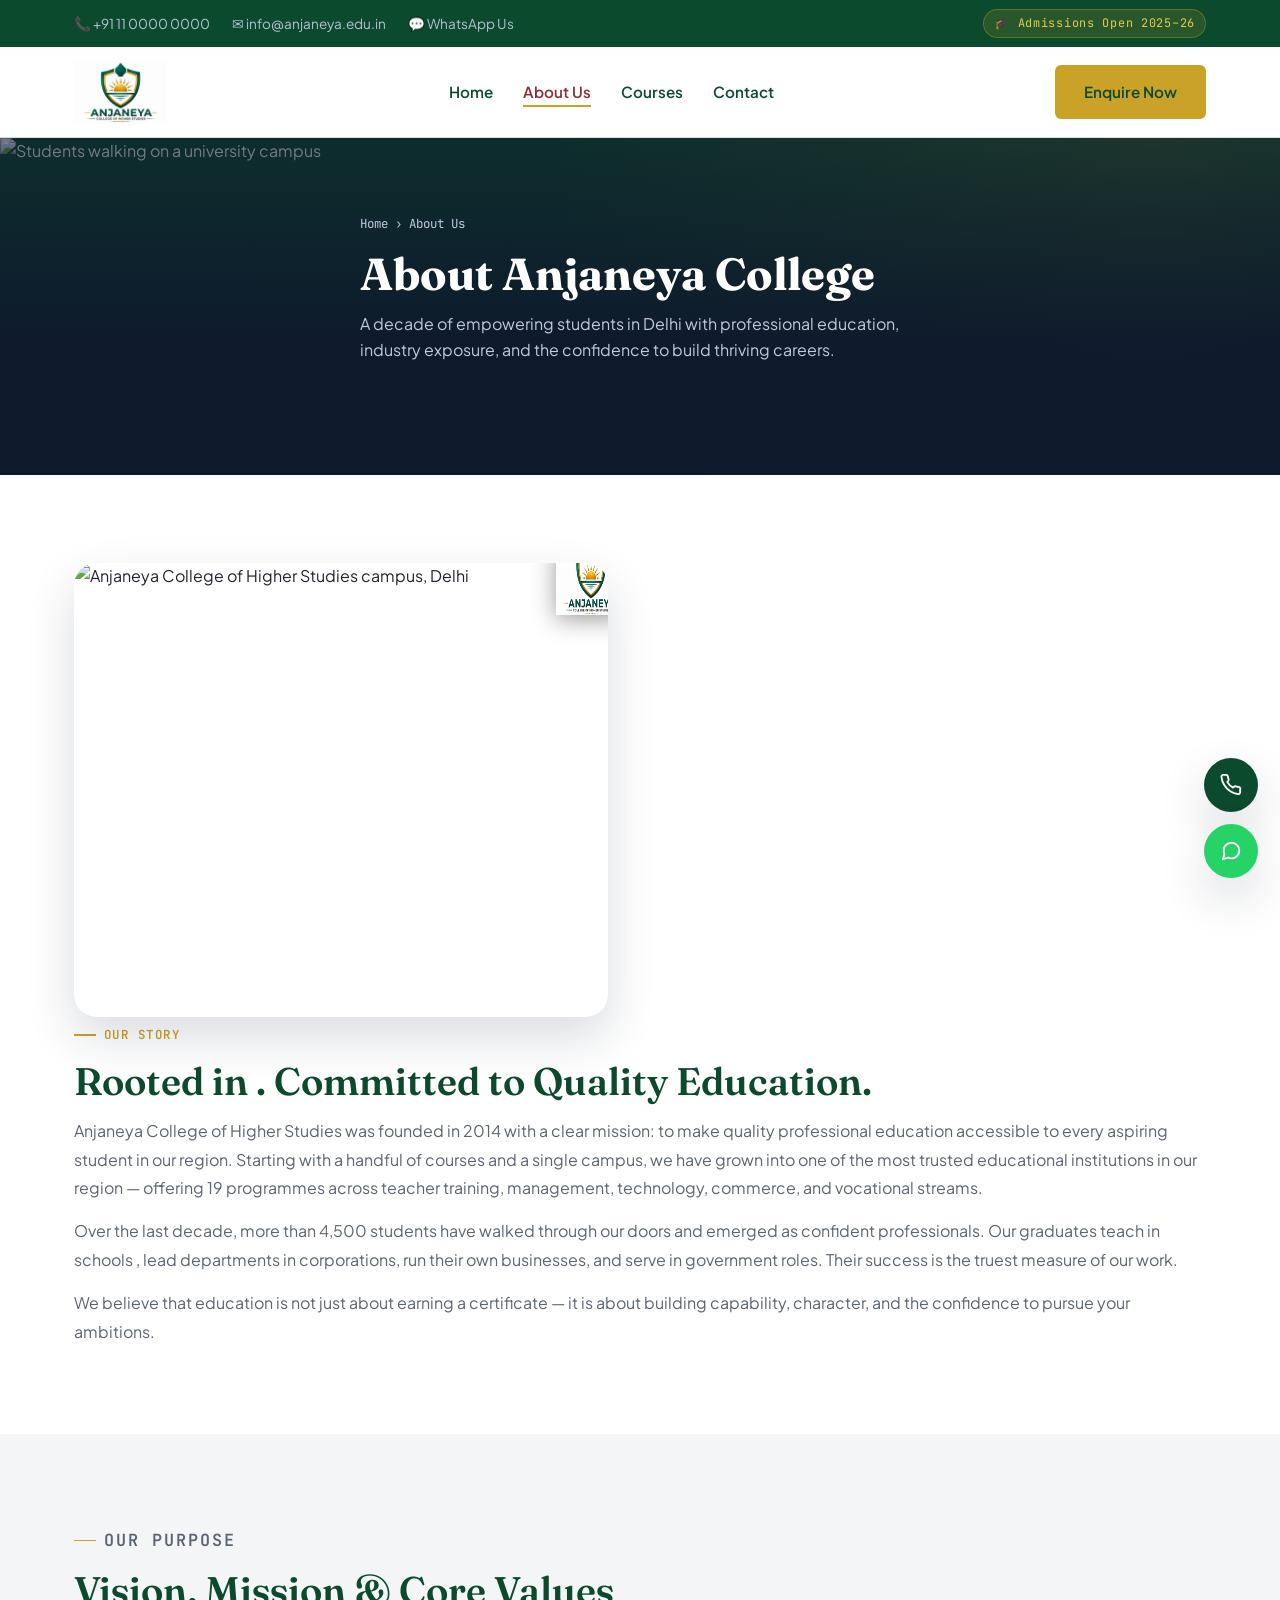
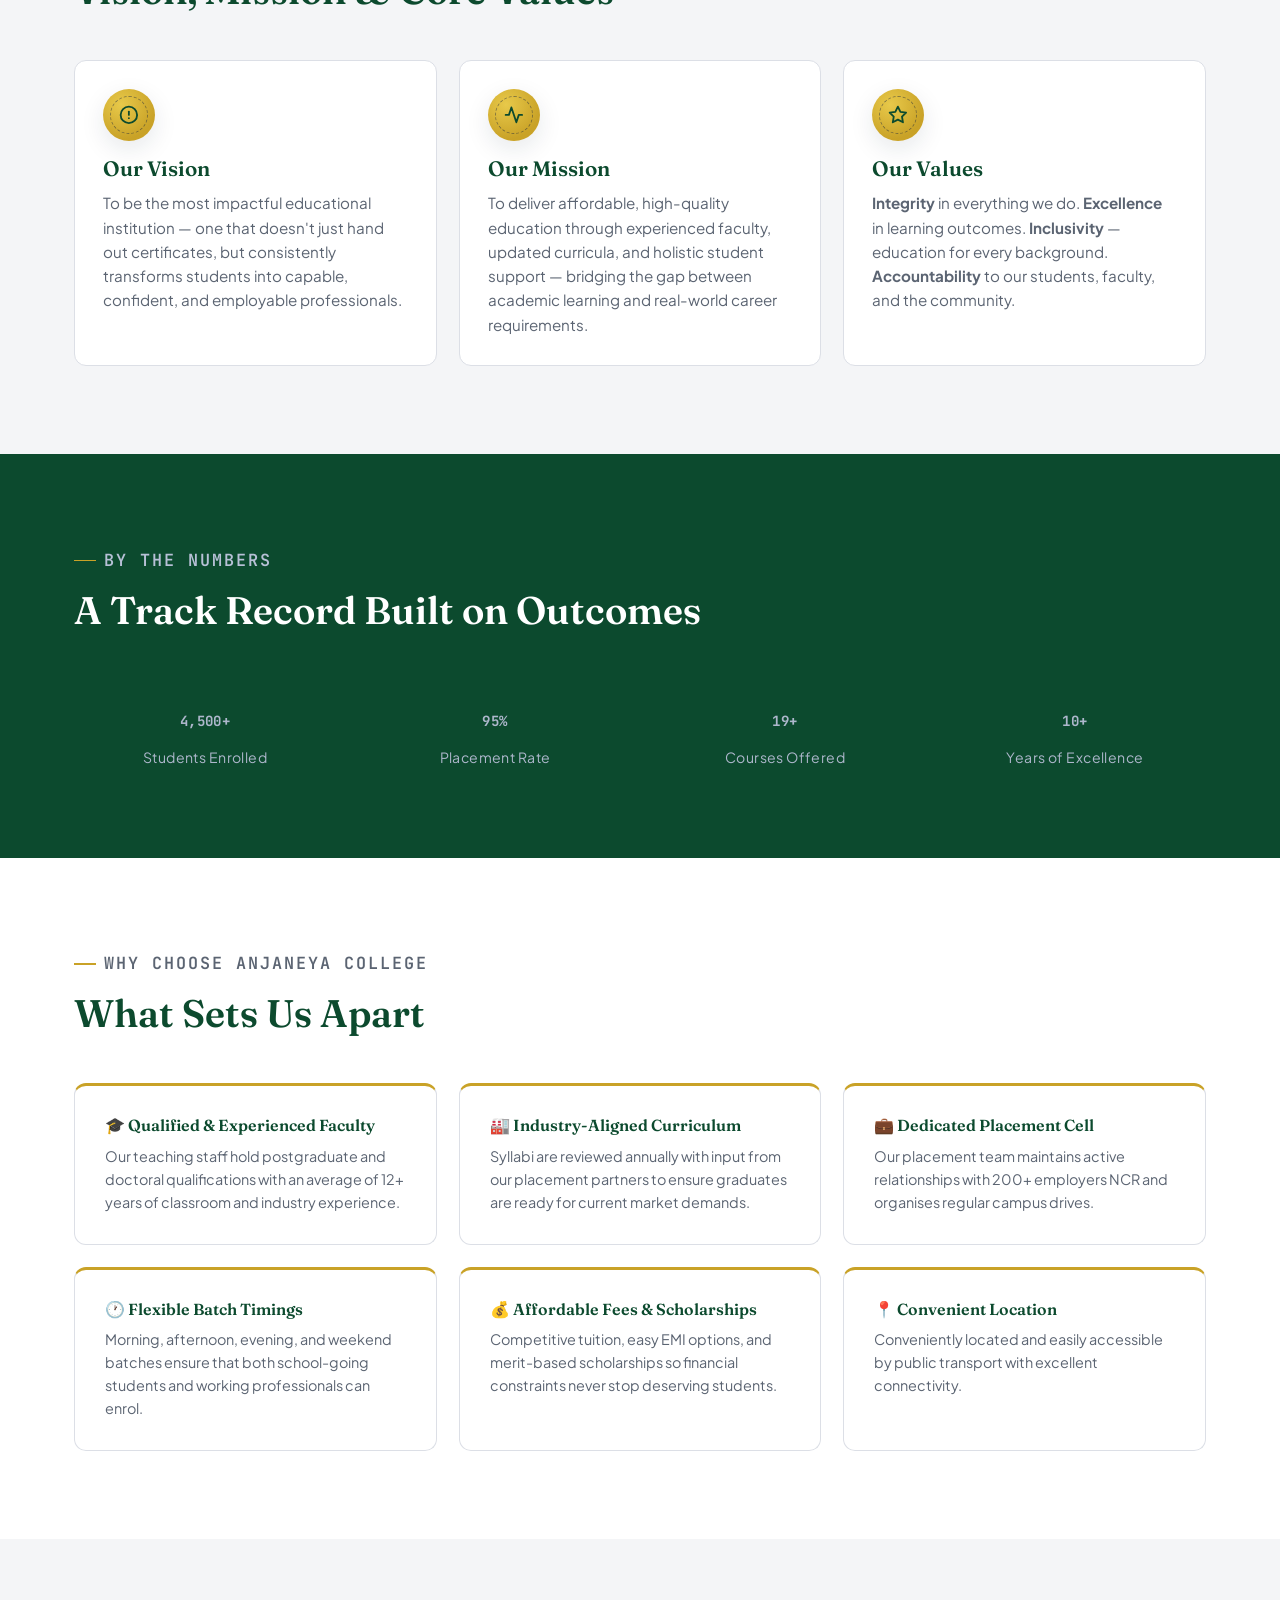
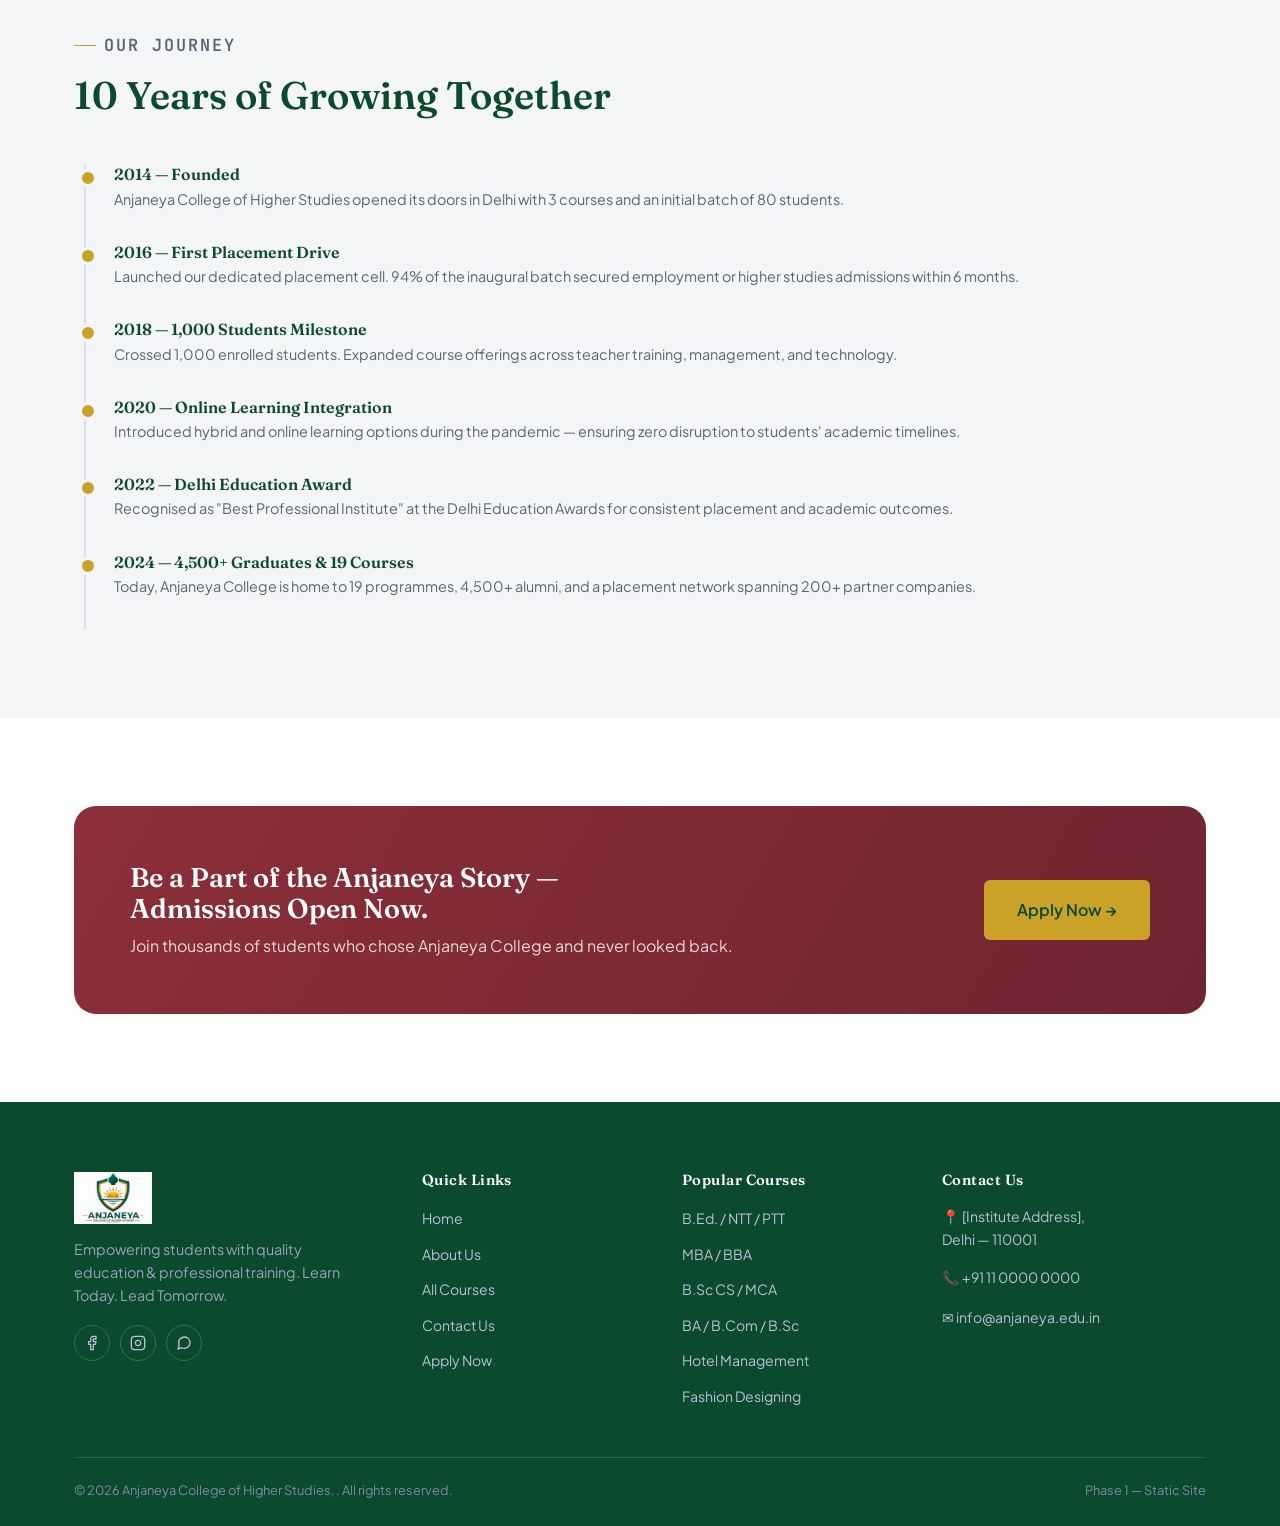
==== commit 54471b99: "Add files via upload" ====
--- a/about.html
+++ b/about.html
@@ -3,8 +3,8 @@
 <head>
   <meta charset="UTF-8" />
   <meta name="viewport" content="width=device-width, initial-scale=1.0" />
-  <title>About Us — Anjaneya College of Higher Education, Delhi</title>
-  <meta name="description" content="Learn about Anjaneya College of Higher Education, Delhi — our story, mission, vision, and the values that drive our commitment to quality professional education." />
+  <title>About Us — Anjaneya College of Higher Studies, Delhi</title>
+  <meta name="description" content="Learn about Anjaneya College of Higher Studies — our story, mission, vision, and the values that drive our commitment to quality professional education." />
   <link rel="stylesheet" href="css/style.css" />
   <script src="https://cdn.jsdelivr.net/npm/@emailjs/browser@4/dist/email.min.js"></script>
 </head>
@@ -27,17 +27,7 @@
     <div class="container">
       <nav class="nav" aria-label="Main navigation">
         <a href="index.html" class="brand">
-          <div class="seal seal--sm">
-            <div class="seal__circle">
-              <svg viewBox="0 0 24 24" fill="none" stroke="var(--navy)" stroke-width="2.2" stroke-linecap="round" stroke-linejoin="round" aria-hidden="true">
-                <path d="M22 10v6M2 10l10-5 10 5-10 5z"/><path d="M6 12v5c3 3 9 3 12 0v-5"/>
-              </svg>
-            </div>
-          </div>
-          <div>
-            <div class="brand__name">Anjaneya College</div>
-            <div class="brand__tagline">of Higher Education</div>
-          </div>
+          <img src="images/logo.png" class="brand__logo" alt="Anjaneya College of Higher Studies logo" />
         </a>
         <ul class="nav__links" role="list">
           <li><a href="index.html">Home</a></li>
@@ -77,25 +67,19 @@
       <div class="intro">
         <div class="intro__visual" style="background:none;padding:0;aspect-ratio:4/3.4;position:relative;">
           <img
-            src="https://images.unsplash.com/photo-1564981797816-1043664bf78d?auto=format&fit=crop&w=800&q=80"
-            alt="Anjaneya College of Higher Education campus, Delhi"
+            src="https://images.unsplash.com/photo-1562774053-701939374585?auto=format&fit=crop&w=800&q=80"
+            alt="Anjaneya College of Higher Studies campus, Delhi"
             class="intro__img"
             loading="lazy"
           />
-          <div class="seal" style="position:absolute;top:-18px;right:-18px;z-index:2;">
-            <div class="seal__circle">
-              <svg viewBox="0 0 24 24" fill="none" stroke="var(--navy)" stroke-width="2.2" stroke-linecap="round" stroke-linejoin="round" aria-hidden="true">
-                <path d="M3 9l9-7 9 7v11a2 2 0 0 1-2 2H5a2 2 0 0 1-2-2z"/><polyline points="9 22 9 12 15 12 15 22"/>
-              </svg>
-            </div>
-            <div class="seal__ribbon"></div>
-          </div>
+          <img src="images/logo.png" alt="Anjaneya College seal" style="position:absolute;top:-18px;right:-18px;z-index:2;width:70px;height:70px;filter:drop-shadow(0 4px 12px rgba(0,0,0,0.4));" />
+        </div>
         </div>
         <div>
           <p class="eyebrow">Our Story</p>
           <h2>Rooted in . Committed to Quality Education.</h2>
           <p style="color:var(--text-muted);margin-top:14px;line-height:1.8;">
-            Anjaneya College of Higher Education was founded in 2014 with a clear mission: to make quality professional education accessible to every aspiring student in our region. Starting with a handful of courses and a single campus, we have grown into one of the most trusted educational institutions in our region — offering 40+ programmes across teacher training, management, technology, commerce, and vocational streams.
+            Anjaneya College of Higher Studies was founded in 2014 with a clear mission: to make quality professional education accessible to every aspiring student in our region. Starting with a handful of courses and a single campus, we have grown into one of the most trusted educational institutions in our region — offering 19 programmes across teacher training, management, technology, commerce, and vocational streams.
           </p>
           <p style="color:var(--text-muted);margin-top:14px;line-height:1.8;">
             Over the last decade, more than 4,500 students have walked through our doors and emerged as confident professionals. Our graduates teach in schools , lead departments in corporations, run their own businesses, and serve in government roles. Their success is the truest measure of our work.
@@ -162,7 +146,7 @@
           <span>Placement Rate</span>
         </div>
         <div class="stat-card">
-          <strong><span data-count="40" data-suffix="+">0</span></strong>
+          <strong><span data-count="19" data-suffix="+">0</span></strong>
           <span>Courses Offered</span>
         </div>
         <div class="stat-card">
@@ -219,15 +203,15 @@
       <ul class="timeline" role="list">
         <li>
           <h4>2014 — Founded</h4>
-          <p>Anjaneya College of Higher Education opened its doors in Delhi with 3 courses and an initial batch of 80 students.</p>
+          <p>Anjaneya College of Higher Studies opened its doors in Delhi with 3 courses and an initial batch of 80 students.</p>
         </li>
         <li>
           <h4>2016 — First Placement Drive</h4>
-          <p>Launched our dedicated placement cell. 94% of the inaugural batch secured employment or higher education admissions within 6 months.</p>
+          <p>Launched our dedicated placement cell. 94% of the inaugural batch secured employment or higher studies admissions within 6 months.</p>
         </li>
         <li>
           <h4>2018 — 1,000 Students Milestone</h4>
-          <p>Crossed 1,000 enrolled students. Expanded course offerings to 20+ programmes across teacher training, management, and technology.</p>
+          <p>Crossed 1,000 enrolled students. Expanded course offerings across teacher training, management, and technology.</p>
         </li>
         <li>
           <h4>2020 — Online Learning Integration</h4>
@@ -238,8 +222,8 @@
           <p>Recognised as "Best Professional Institute" at the Delhi Education Awards for consistent placement and academic outcomes.</p>
         </li>
         <li>
-          <h4>2024 — 4,500+ Graduates & 40+ Courses</h4>
-          <p>Today, Anjaneya College is home to 40+ programmes, 4,500+ alumni, and a placement network spanning 200+ partner companies.</p>
+          <h4>2024 — 4,500+ Graduates & 19 Courses</h4>
+          <p>Today, Anjaneya College is home to 19 programmes, 4,500+ alumni, and a placement network spanning 200+ partner companies.</p>
         </li>
       </ul>
     </div>
@@ -264,15 +248,9 @@
       <div class="footer-grid">
         <div class="footer-brand">
           <a href="index.html" class="brand">
-            <div class="seal seal--sm"><div class="seal__circle">
-              <svg viewBox="0 0 24 24" fill="none" stroke="var(--navy)" stroke-width="2.2" stroke-linecap="round" stroke-linejoin="round" aria-hidden="true"><path d="M22 10v6M2 10l10-5 10 5-10 5z"/><path d="M6 12v5c3 3 9 3 12 0v-5"/></svg>
-            </div></div>
-            <div>
-              <div class="brand__name">Anjaneya College</div>
-              <div class="brand__tagline" style="color:#7E89A6;">of Higher Education</div>
-            </div>
+            <img src="images/logo.png" class="footer__logo" alt="Anjaneya College of Higher Studies logo" />
           </a>
-          <p>Empowering students  with quality professional education since 2014. Empowering careers through quality education &amp; professional training.</p>
+          <p>Empowering students with quality education &amp; professional training. Learn Today. Lead Tomorrow.</p>
           <div class="footer-social" aria-label="Social media links">
             <a href="#" aria-label="Facebook"><svg width="16" height="16" viewBox="0 0 24 24" fill="none" stroke="currentColor" stroke-width="2" stroke-linecap="round" stroke-linejoin="round" aria-hidden="true"><path d="M18 2h-3a5 5 0 0 0-5 5v3H7v4h3v8h4v-8h3l1-4h-4V7a1 1 0 0 1 1-1h3z"/></svg></a>
             <a href="#" aria-label="Instagram"><svg width="16" height="16" viewBox="0 0 24 24" fill="none" stroke="currentColor" stroke-width="2" stroke-linecap="round" stroke-linejoin="round" aria-hidden="true"><rect x="2" y="2" width="20" height="20" rx="5" ry="5"/><path d="M16 11.37A4 4 0 1 1 12.63 8 4 4 0 0 1 16 11.37z"/><line x1="17.5" y1="6.5" x2="17.51" y2="6.5"/></svg></a>
@@ -297,7 +275,7 @@
         </div>
       </div>
       <div class="footer-bottom">
-        <span>© <span id="year"></span> Anjaneya College of Higher Education, . All rights reserved.</span>
+        <span>© <span id="year"></span> Anjaneya College of Higher Studies, . All rights reserved.</span>
         <span>Phase 1 — Static Site</span>
       </div>
     </div>
--- a/css/style.css
+++ b/css/style.css
@@ -9,12 +9,12 @@
 @import url('https://fonts.googleapis.com/css2?family=Fraunces:ital,opsz,wght@0,9..144,400;0,9..144,500;0,9..144,600;0,9..144,700;1,9..144,500&family=Plus+Jakarta+Sans:wght@400;500;600;700;800&family=JetBrains+Mono:wght@400;500;600&display=swap');
 
 :root {
-  --navy: #16233E;
-  --navy-light: #223158;
-  --navy-soft: #2C3D66;
+  --navy: #0C4A2E;
+  --navy-light: #1A6B43;
+  --navy-soft: #245C3A;
   --gold: #C9A227;
-  --gold-light: #E0BE52;
-  --teal: #2F6F62;
+  --gold-light: #E8C94A;
+  --teal: #1E8C68;
   --maroon: #8C2F39;
   --bg: #F4F5F7;
   --bg-alt: #FFFFFF;
@@ -204,6 +204,9 @@
 .brand { display: flex; align-items: center; gap: 12px; }
 .brand__name { font-family: var(--font-display); font-weight: 700; font-size: 1.25rem; color: var(--navy); line-height: 1.1; }
 .brand__tagline { font-family: var(--font-mono); font-size: 0.68rem; letter-spacing: 0.08em; text-transform: uppercase; color: var(--text-muted); }
+.brand__logo { height: 62px; width: auto; object-fit: contain; flex-shrink: 0; }
+.hero__logo  { height: 120px; width: auto; object-fit: contain; filter: drop-shadow(0 4px 20px rgba(0,0,0,0.35)); }
+.footer__logo { height: 52px; width: auto; object-fit: contain; }
 
 .nav__links { display: flex; align-items: center; gap: 30px; }
 .nav__links a {
@@ -225,46 +228,119 @@
 }
 .nav__toggle span { width: 24px; height: 2px; background: var(--navy); }
 
-/* ---------- Hero ---------- */
+/* ---------- Hero — full building background ---------- */
 .hero {
   position: relative;
-  background: linear-gradient(160deg, var(--navy) 0%, var(--navy-soft) 60%, var(--navy-light) 100%);
+  overflow: hidden;
+  padding: 80px 0 90px;
+  min-height: 560px;
+  display: flex;
+  align-items: center;
+  background: #f0f4f2; /* fallback while image loads */
+}
+
+/* Background image layer */
+.hero__bg {
+  position: absolute;
+  inset: 0;
+  z-index: 0;
+}
+.hero__bg img {
+  width: 100%; height: 100%;
+  object-fit: cover;
+  object-position: center right;
+  display: block;
+}
+/* White gradient from left → transparent right so text stays readable */
+.hero__bg-overlay {
+  position: absolute;
+  inset: 0;
+  background: linear-gradient(
+    to right,
+    rgba(255,255,255,0.97) 0%,
+    rgba(255,255,255,0.94) 30%,
+    rgba(255,255,255,0.78) 48%,
+    rgba(255,255,255,0.18) 68%,
+    rgba(255,255,255,0.0) 100%
+  );
+}
+
+/* Grid: text left, stats card right */
+.hero .container {
+  position: relative;
+  z-index: 2;
+  display: grid;
+  grid-template-columns: 1.1fr 0.9fr;
+  gap: 48px;
+  align-items: center;
+  width: 100%;
+}
+
+/* Text — dark on light background */
+.hero__content { display: flex; flex-direction: column; gap: 0; }
+.hero h1 { color: var(--navy); margin-bottom: 16px; }
+.hero h1 em { font-style: italic; color: var(--gold); }
+.hero p.lede { color: var(--text); font-size: 1.05rem; max-width: 500px; margin-bottom: 28px; }
+.hero__eyebrow { color: var(--gold); margin-bottom: 12px; }
+.hero__eyebrow::before { background: var(--gold); }
+.hero__logo { height: 110px; width: auto; object-fit: contain; margin-bottom: 20px; }
+.hero__actions { display: flex; gap: 14px; flex-wrap: wrap; margin-bottom: 28px; }
+.hero__points { display: flex; flex-direction: column; gap: 10px; }
+.hero__points li { display: flex; align-items: center; gap: 10px; font-size: 0.95rem; color: var(--text); }
+.hero__points svg { flex-shrink: 0; color: var(--navy); }
+
+/* Outline button override for light hero background */
+.btn-hero-outline {
+  display: inline-flex; align-items: center; gap: 8px;
+  padding: 14px 28px; border-radius: var(--radius-sm);
+  font-weight: 600; font-size: 0.95rem; cursor: pointer;
+  background: transparent;
+  border: 2px solid var(--navy);
+  color: var(--navy);
+  transition: background 0.15s, color 0.15s, transform 0.15s;
+}
+.btn-hero-outline:hover {
+  background: var(--navy);
   color: #fff;
-  overflow: hidden;
-  padding: 90px 0 110px;
-}
-.hero::before {
-  content: "";
-  position: absolute; inset: 0;
-  background-image:
-    radial-gradient(circle at 85% 15%, rgba(201,162,39,0.18), transparent 45%),
-    radial-gradient(circle at 10% 90%, rgba(47,111,98,0.25), transparent 40%);
-}
-.hero .container { position: relative; display: grid; grid-template-columns: 1.15fr 0.85fr; gap: 56px; align-items: center; }
-.hero__eyebrow { color: var(--gold-light); }
-.hero__eyebrow::before { background: var(--gold-light); }
-.hero h1 { color: #fff; margin-bottom: 18px; }
-.hero h1 em { font-style: italic; color: var(--gold-light); }
-.hero p.lede { color: #C3CADC; font-size: 1.12rem; max-width: 520px; margin-bottom: 32px; }
-.hero__actions { display: flex; gap: 16px; flex-wrap: wrap; margin-bottom: 40px; }
-.hero__points { display: flex; flex-direction: column; gap: 12px; }
-.hero__points li { display: flex; align-items: center; gap: 10px; font-size: 0.95rem; color: #DCE2EF; }
-.hero__points svg { flex-shrink: 0; color: var(--gold-light); }
-
-.hero__panel {
-  background: rgba(255,255,255,0.06);
-  border: 1px solid rgba(255,255,255,0.14);
+  transform: translateY(-2px);
+}
+
+/* Floating stats card — right side */
+.hero__stats-card {
+  background: rgba(12, 74, 46, 0.90);
+  backdrop-filter: blur(14px);
+  -webkit-backdrop-filter: blur(14px);
   border-radius: var(--radius-lg);
-  padding: 36px;
-  backdrop-filter: blur(6px);
-}
-.hero__panel-head { display: flex; align-items: center; gap: 16px; margin-bottom: 22px; }
-.hero__panel-head h3 { color: #fff; font-size: 1.1rem; }
-.hero__panel-head p { color: #B7C0D6; font-size: 0.85rem; margin-top: 2px; }
-.hero__stat-grid { display: grid; grid-template-columns: 1fr 1fr; gap: 18px; }
-.hero__stat { border-top: 1px solid rgba(255,255,255,0.14); padding-top: 14px; }
-.hero__stat strong { font-family: var(--font-mono); font-size: 1.6rem; color: var(--gold-light); display: block; }
-.hero__stat span { font-size: 0.8rem; color: #AEB7CC; }
+  padding: 28px 30px;
+  border: 1px solid rgba(255,255,255,0.2);
+  box-shadow: 0 20px 48px rgba(0,0,0,0.22);
+  justify-self: end;
+  width: 100%;
+  max-width: 360px;
+}
+.hero__stat-grid { display: grid; grid-template-columns: 1fr 1fr; gap: 20px; }
+.hero__stat { border-top: 1px solid rgba(255,255,255,0.18); padding-top: 14px; }
+.hero__stat strong { font-family: var(--font-mono); font-size: 1.7rem; color: var(--gold-light); display: block; }
+.hero__stat span { font-size: 0.78rem; color: rgba(255,255,255,0.78); }
+
+/* Responsive */
+@media (max-width: 980px) {
+  .hero .container { grid-template-columns: 1fr; gap: 32px; }
+  .hero__bg-overlay {
+    background: linear-gradient(
+      to bottom,
+      rgba(255,255,255,0.97) 0%,
+      rgba(255,255,255,0.95) 55%,
+      rgba(255,255,255,0.75) 80%,
+      rgba(255,255,255,0.30) 100%
+    );
+  }
+  .hero__stats-card { max-width: 100%; justify-self: stretch; }
+}
+@media (max-width: 600px) {
+  .hero { padding: 56px 0 64px; min-height: auto; }
+  .hero__logo { height: 80px; }
+}
 
 /* ---------- Marquee / news strip ---------- */
 .newsbar { background: var(--paper); border-bottom: 1px solid var(--border); overflow: hidden; }
@@ -485,28 +561,6 @@
 .fab--whatsapp { background: #25D366; }
 .fab:hover { transform: scale(1.06); }
 
-/* ---------- Hero image panel ---------- */
-.hero__image-wrap {
-  position: relative;
-  border-radius: var(--radius-lg);
-  overflow: hidden;
-  box-shadow: var(--shadow-lg);
-  aspect-ratio: 4 / 3.6;
-}
-.hero__img {
-  width: 100%; height: 100%;
-  object-fit: cover; display: block;
-  transition: transform 6s ease;
-}
-.hero__image-wrap:hover .hero__img { transform: scale(1.04); }
-.hero__stat-overlay {
-  position: absolute; bottom: 0; left: 0; right: 0;
-  background: rgba(14, 22, 44, 0.86);
-  backdrop-filter: blur(10px);
-  -webkit-backdrop-filter: blur(10px);
-  padding: 20px 24px;
-}
-
 /* ---------- Intro image ---------- */
 .intro__img {
   width: 100%; height: 100%;
@@ -603,7 +657,6 @@
 
 /* ---------- Responsive ---------- */
 @media (max-width: 980px) {
-  .hero .container { grid-template-columns: 1fr; }
   .intro { grid-template-columns: 1fr; }
   .enquiry-block { grid-template-columns: 1fr; }
   .course-grid { grid-template-columns: repeat(2, 1fr); }
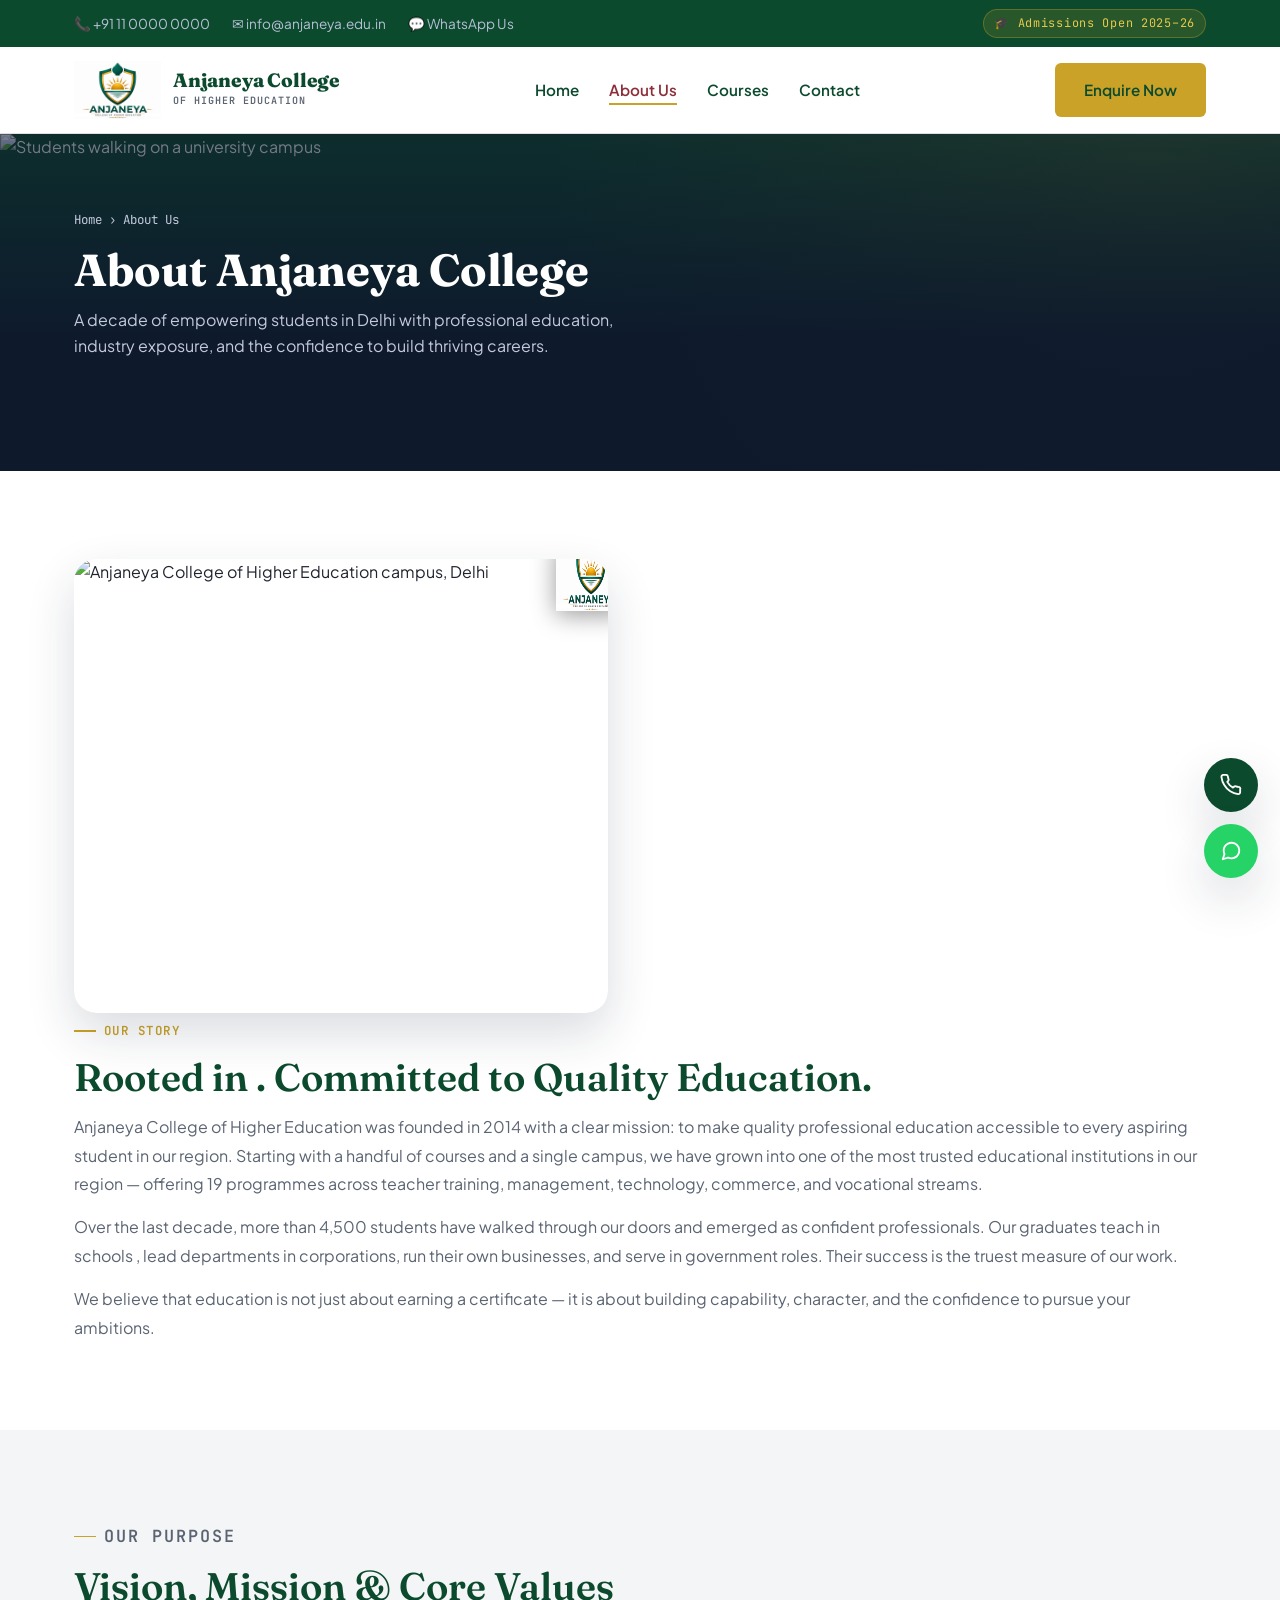
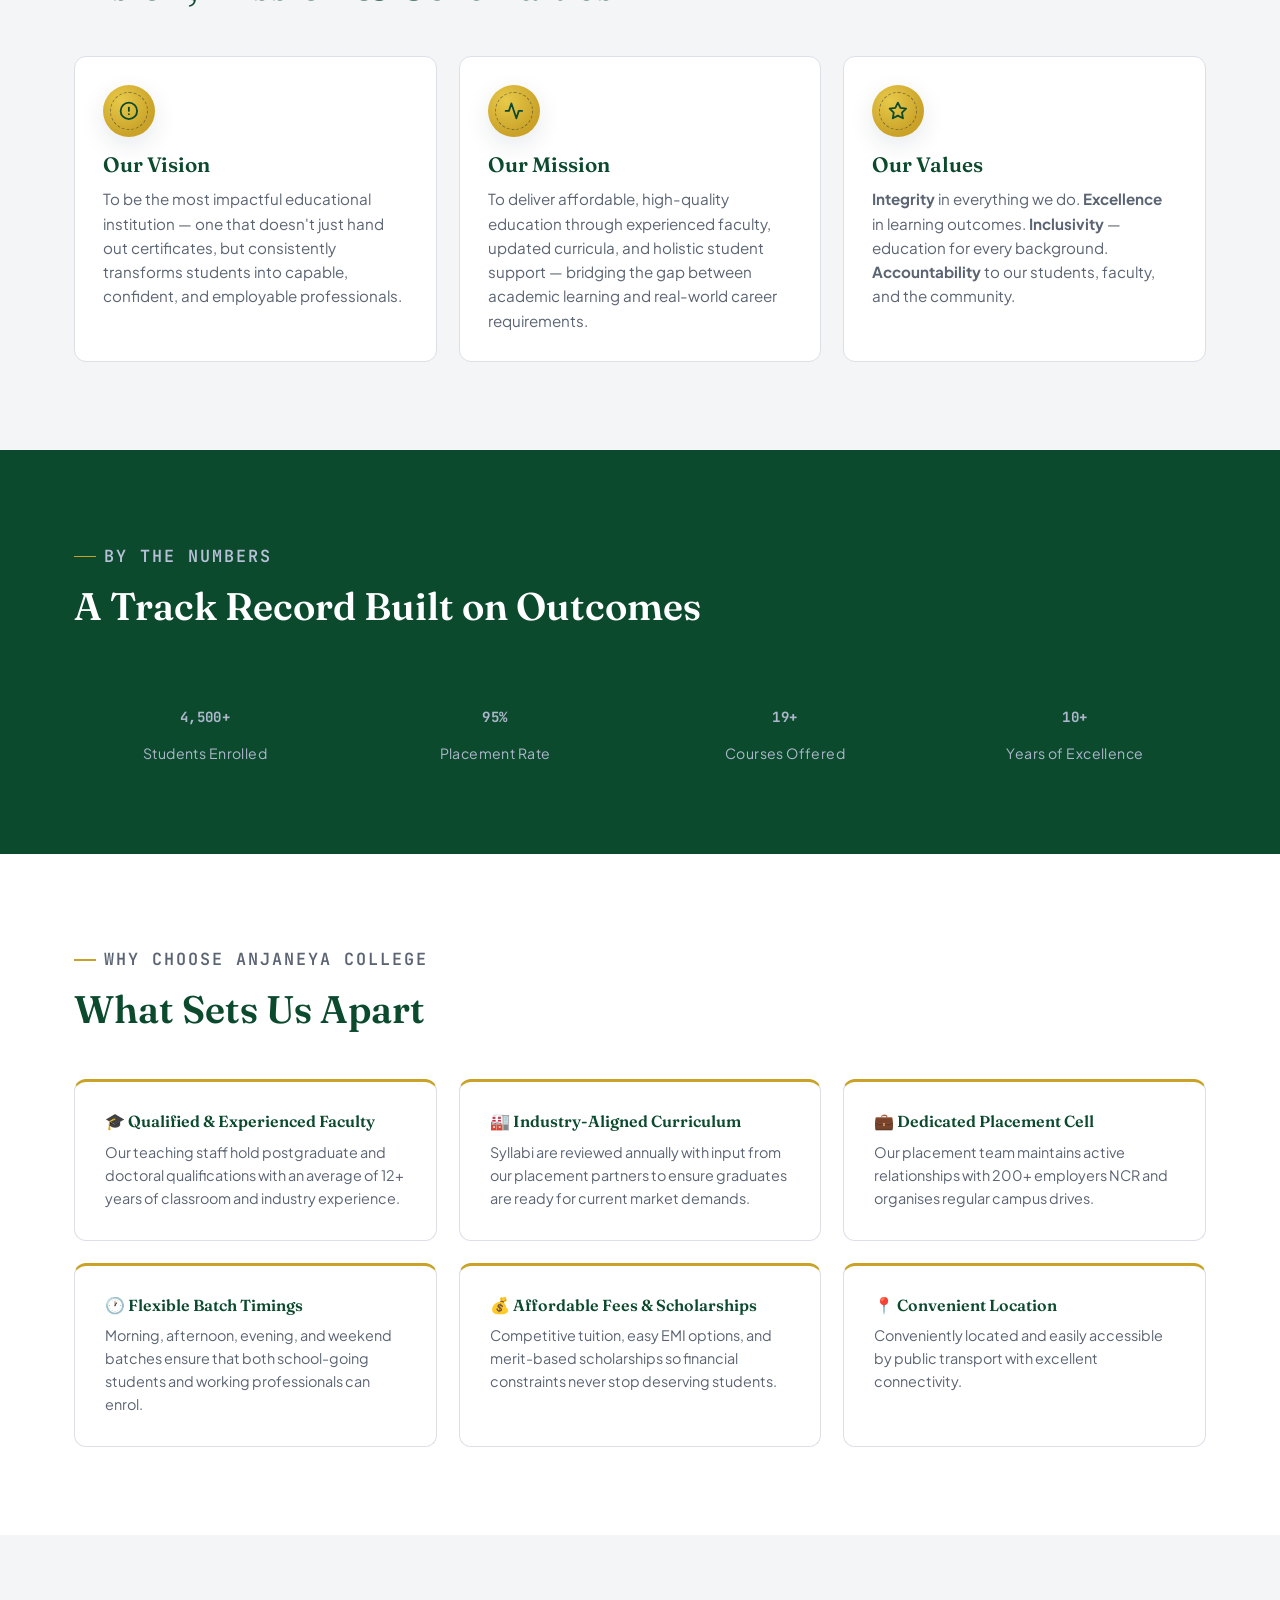
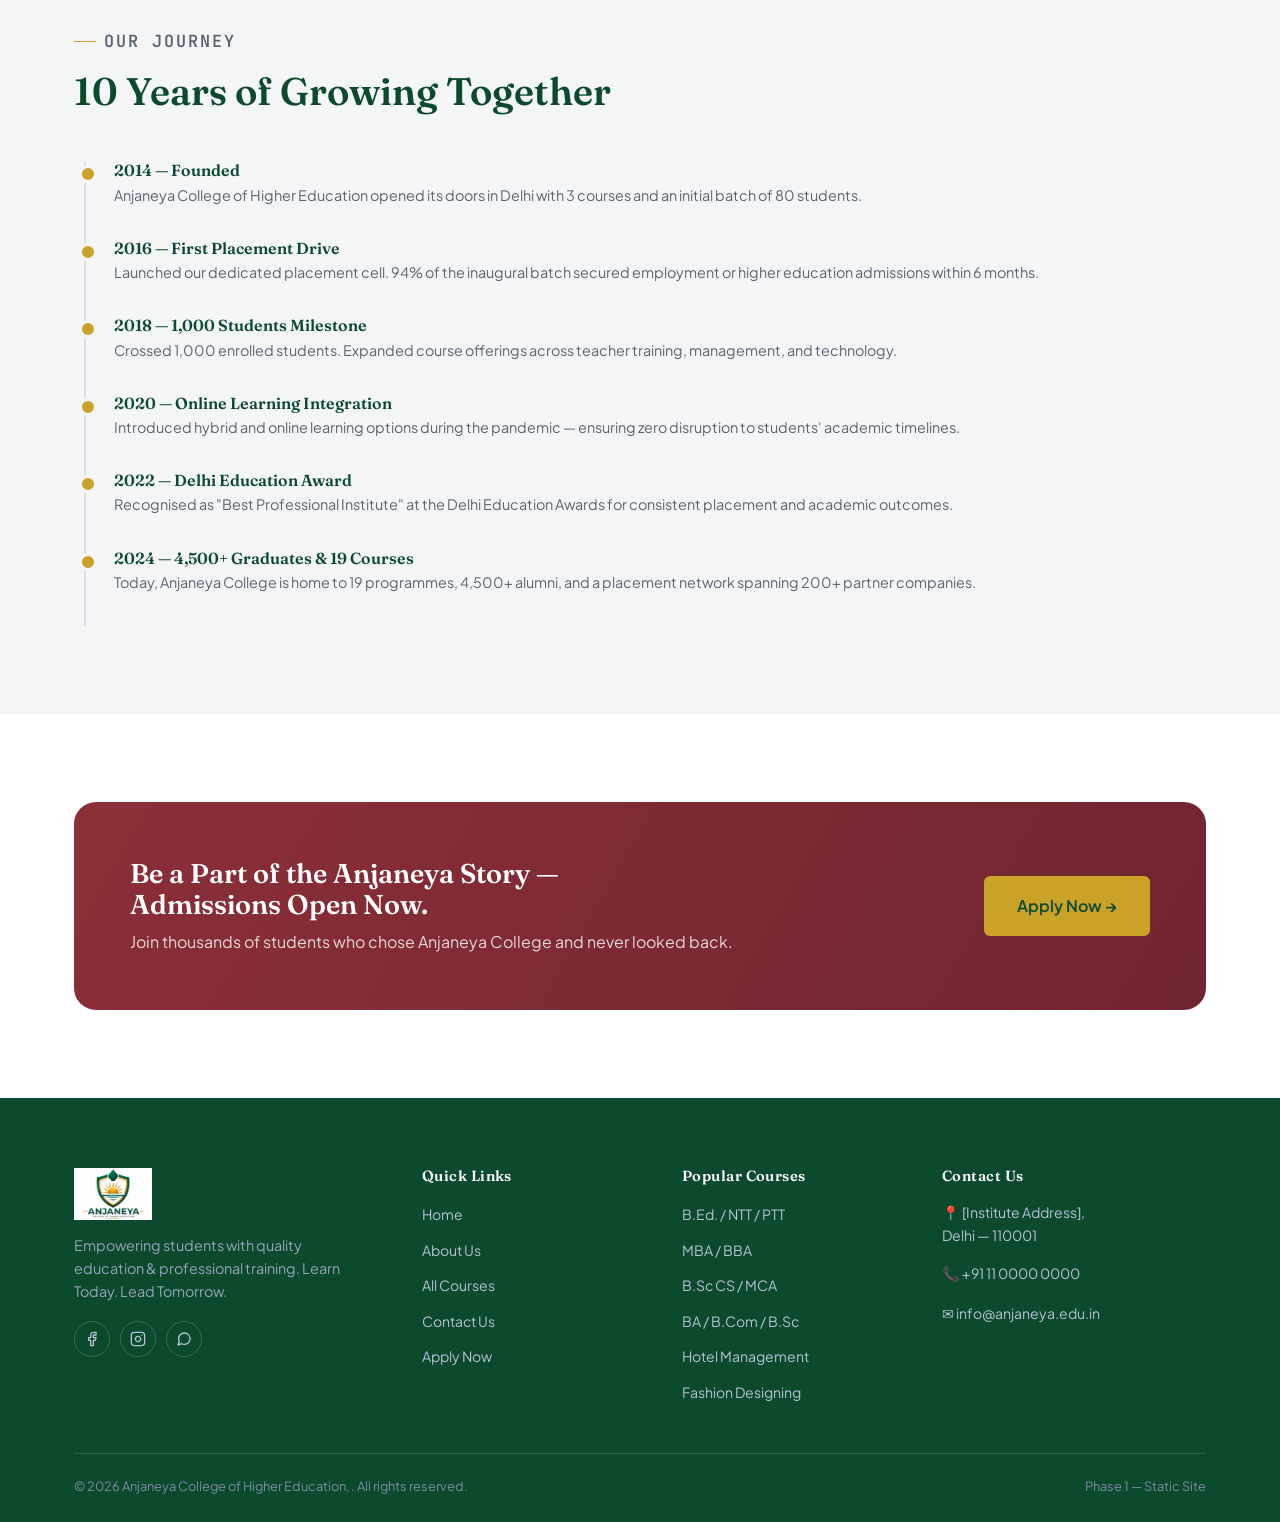
==== commit d73ba800: "New fixes" ====
--- a/about.html
+++ b/about.html
@@ -2,11 +2,63 @@
 <html lang="en">
 <head>
   <meta charset="UTF-8" />
-  <meta name="viewport" content="width=device-width, initial-scale=1.0" />
-  <title>About Us — Anjaneya College of Higher Studies, Delhi</title>
-  <meta name="description" content="Learn about Anjaneya College of Higher Studies — our story, mission, vision, and the values that drive our commitment to quality professional education." />
+  <meta name="theme-color" content="#0C4A2E" />
+  <meta name="viewport" content="width=device-width, initial-scale=1.0, viewport-fit=cover" />
+  <title>About Us | Anjaneya College of Higher Education</title>
+  <meta name="description" content="Learn about Anjaneya College of Higher Education — our story, vision, mission, experienced faculty and a decade of empowering students through quality professional education." />
   <link rel="stylesheet" href="css/style.css" />
   <script src="https://cdn.jsdelivr.net/npm/@emailjs/browser@4/dist/email.min.js"></script>
+  <!-- ═══ SEO & Social ═══ -->
+  <meta name="robots" content="index, follow" />
+  <meta name="author" content="Anjaneya College of Higher Education" />
+  <meta name="keywords" content="Anjaneya College, higher education Delhi, B.Ed college Delhi, NTT PTT course, teacher training Delhi, MBA college Delhi, BBA BCA, hotel management, fashion designing course, admissions 2025" />
+  <link rel="canonical" href="https://www.anjaneya.edu.in/about.html" />
+  <!-- Open Graph -->
+  <meta property="og:type" content="website" />
+  <meta property="og:site_name" content="Anjaneya College of Higher Education" />
+  <meta property="og:title" content="About Us | Anjaneya College of Higher Education" />
+  <meta property="og:description" content="Learn about Anjaneya College of Higher Education — our story, vision, mission, experienced faculty and a decade of empowering students through quality professional education." />
+  <meta property="og:url" content="https://www.anjaneya.edu.in/about.html" />
+  <meta property="og:image" content="https://www.anjaneya.edu.in/images/logo.png" />
+  <meta property="og:image:width" content="800" />
+  <meta property="og:image:height" content="600" />
+  <meta property="og:locale" content="en_IN" />
+  <!-- Twitter Card -->
+  <meta name="twitter:card" content="summary_large_image" />
+  <meta name="twitter:title" content="About Us | Anjaneya College of Higher Education" />
+  <meta name="twitter:description" content="Learn about Anjaneya College of Higher Education — our story, vision, mission, experienced faculty and a decade of empowering students through quality professional education." />
+  <meta name="twitter:image" content="https://www.anjaneya.edu.in/images/logo.png" />
+  <!-- Schema.org JSON-LD -->
+  <script type="application/ld+json">
+{
+    "@context": "https://schema.org",
+    "@type": "CollegeOrUniversity",
+    "name": "Anjaneya College of Higher Education",
+    "url": "https://www.anjaneya.edu.in",
+    "logo": "https://www.anjaneya.edu.in/images/logo.png",
+    "image": "https://www.anjaneya.edu.in/images/logo.png",
+    "description": "Anjaneya College of Higher Education offers 19 professional programmes including teacher training, management, technology, arts, commerce, science and skill development courses.",
+    "address": {
+        "@type": "PostalAddress",
+        "addressLocality": "Delhi",
+        "addressRegion": "Delhi",
+        "addressCountry": "IN"
+    },
+    "telephone": "+91-11-0000-0000",
+    "email": "info@anjaneya.edu.in",
+    "foundingDate": "2014",
+    "numberOfEmployees": {
+        "@type": "QuantitativeValue",
+        "value": 50
+    },
+    "hasOfferCatalog": {
+        "@type": "OfferCatalog",
+        "name": "Courses at Anjaneya College",
+        "numberOfItems": 19
+    },
+    "sameAs": []
+}
+  </script>
 </head>
 <body>
 
@@ -27,7 +79,11 @@
     <div class="container">
       <nav class="nav" aria-label="Main navigation">
         <a href="index.html" class="brand">
-          <img src="images/logo.png" class="brand__logo" alt="Anjaneya College of Higher Studies logo" />
+          <img src="images/logo.png" class="brand__logo" alt="Anjaneya College of Higher Education logo" />
+          <div class="brand__text">
+            <span class="brand__name">Anjaneya College</span>
+            <span class="brand__tagline">of Higher Education</span>
+          </div>
         </a>
         <ul class="nav__links" role="list">
           <li><a href="index.html">Home</a></li>
@@ -68,7 +124,7 @@
         <div class="intro__visual" style="background:none;padding:0;aspect-ratio:4/3.4;position:relative;">
           <img
             src="https://images.unsplash.com/photo-1562774053-701939374585?auto=format&fit=crop&w=800&q=80"
-            alt="Anjaneya College of Higher Studies campus, Delhi"
+            alt="Anjaneya College of Higher Education campus, Delhi"
             class="intro__img"
             loading="lazy"
           />
@@ -79,7 +135,7 @@
           <p class="eyebrow">Our Story</p>
           <h2>Rooted in . Committed to Quality Education.</h2>
           <p style="color:var(--text-muted);margin-top:14px;line-height:1.8;">
-            Anjaneya College of Higher Studies was founded in 2014 with a clear mission: to make quality professional education accessible to every aspiring student in our region. Starting with a handful of courses and a single campus, we have grown into one of the most trusted educational institutions in our region — offering 19 programmes across teacher training, management, technology, commerce, and vocational streams.
+            Anjaneya College of Higher Education was founded in 2014 with a clear mission: to make quality professional education accessible to every aspiring student in our region. Starting with a handful of courses and a single campus, we have grown into one of the most trusted educational institutions in our region — offering 19 programmes across teacher training, management, technology, commerce, and vocational streams.
           </p>
           <p style="color:var(--text-muted);margin-top:14px;line-height:1.8;">
             Over the last decade, more than 4,500 students have walked through our doors and emerged as confident professionals. Our graduates teach in schools , lead departments in corporations, run their own businesses, and serve in government roles. Their success is the truest measure of our work.
@@ -203,11 +259,11 @@
       <ul class="timeline" role="list">
         <li>
           <h4>2014 — Founded</h4>
-          <p>Anjaneya College of Higher Studies opened its doors in Delhi with 3 courses and an initial batch of 80 students.</p>
+          <p>Anjaneya College of Higher Education opened its doors in Delhi with 3 courses and an initial batch of 80 students.</p>
         </li>
         <li>
           <h4>2016 — First Placement Drive</h4>
-          <p>Launched our dedicated placement cell. 94% of the inaugural batch secured employment or higher studies admissions within 6 months.</p>
+          <p>Launched our dedicated placement cell. 94% of the inaugural batch secured employment or higher education admissions within 6 months.</p>
         </li>
         <li>
           <h4>2018 — 1,000 Students Milestone</h4>
@@ -248,7 +304,7 @@
       <div class="footer-grid">
         <div class="footer-brand">
           <a href="index.html" class="brand">
-            <img src="images/logo.png" class="footer__logo" alt="Anjaneya College of Higher Studies logo" />
+            <img src="images/logo.png" class="footer__logo" alt="Anjaneya College of Higher Education logo" />
           </a>
           <p>Empowering students with quality education &amp; professional training. Learn Today. Lead Tomorrow.</p>
           <div class="footer-social" aria-label="Social media links">
@@ -275,7 +331,7 @@
         </div>
       </div>
       <div class="footer-bottom">
-        <span>© <span id="year"></span> Anjaneya College of Higher Studies, . All rights reserved.</span>
+        <span>© <span id="year"></span> Anjaneya College of Higher Education, . All rights reserved.</span>
         <span>Phase 1 — Static Site</span>
       </div>
     </div>
--- a/css/style.css
+++ b/css/style.css
@@ -38,7 +38,11 @@
 
 * { box-sizing: border-box; margin: 0; padding: 0; }
 
-html { scroll-behavior: smooth; }
+html {
+  scroll-behavior: smooth;
+  overflow-x: hidden;   /* ← prevent any element pushing page wider */
+  max-width: 100%;
+}
 
 @media (prefers-reduced-motion: reduce) {
   html { scroll-behavior: auto; }
@@ -51,6 +55,8 @@
   background: var(--bg);
   line-height: 1.6;
   -webkit-font-smoothing: antialiased;
+  overflow-x: hidden;   /* ← belt-and-braces on body too */
+  width: 100%;
 }
 
 img { max-width: 100%; display: block; }
@@ -68,7 +74,13 @@
 h2 { font-size: clamp(1.8rem, 3vw, 2.5rem); }
 h3 { font-size: 1.3rem; }
 
-.container { max-width: var(--container); margin: 0 auto; padding: 0 24px; }
+.container {
+  max-width: var(--container);
+  width: 100%;
+  margin: 0 auto;
+  padding: 0 24px;
+  box-sizing: border-box;
+}
 
 .eyebrow {
   font-family: var(--font-mono);
@@ -89,9 +101,9 @@
   display: inline-block;
 }
 
-.section { padding: 88px 0; }
-.section--alt { background: var(--bg-alt); }
-.section--navy { background: var(--navy); color: #DCE2EF; }
+.section { padding: 88px 0; overflow: hidden; width: 100%; }
+.section--alt { background: var(--bg-alt); overflow: hidden; }
+.section--navy { background: var(--navy); color: #DCE2EF; overflow: hidden; }
 .section--navy h2, .section--navy h3 { color: #fff; }
 .section-head { max-width: 640px; margin-bottom: 48px; }
 .section-head p { color: var(--text-muted); font-size: 1.05rem; }
@@ -172,11 +184,15 @@
   background: var(--navy);
   color: #B7C0D6;
   font-size: 0.85rem;
+  overflow: hidden;
+  width: 100%;
 }
 .topbar .container {
   display: flex; align-items: center; justify-content: space-between;
   padding-top: 9px; padding-bottom: 9px;
   flex-wrap: wrap; gap: 8px;
+  width: 100%;
+  overflow: hidden;
 }
 .topbar__contacts { display: flex; gap: 22px; flex-wrap: wrap; }
 .topbar__contacts a:hover { color: var(--gold-light); }
@@ -196,17 +212,24 @@
   position: sticky; top: 0; z-index: 100;
   background: var(--bg-alt);
   border-bottom: 1px solid var(--border);
+  width: 100%;           /* ← ensure header never wider than viewport */
+  overflow: hidden;
 }
 .nav {
   display: flex; align-items: center; justify-content: space-between;
   padding: 14px 0;
-}
-.brand { display: flex; align-items: center; gap: 12px; }
-.brand__name { font-family: var(--font-display); font-weight: 700; font-size: 1.25rem; color: var(--navy); line-height: 1.1; }
-.brand__tagline { font-family: var(--font-mono); font-size: 0.68rem; letter-spacing: 0.08em; text-transform: uppercase; color: var(--text-muted); }
-.brand__logo { height: 62px; width: auto; object-fit: contain; flex-shrink: 0; }
-.hero__logo  { height: 120px; width: auto; object-fit: contain; filter: drop-shadow(0 4px 20px rgba(0,0,0,0.35)); }
+  flex-wrap: nowrap;     /* keep on one line */
+  gap: 8px;
+}
+.brand { display: flex; align-items: center; gap: 12px; text-decoration: none; }
+.brand__text { display: flex; flex-direction: column; gap: 2px; }
+.brand__name { font-family: var(--font-display); font-weight: 800; font-size: 1.2rem; color: var(--navy); line-height: 1.1; letter-spacing: -0.01em; }
+.brand__tagline { font-family: var(--font-mono); font-size: 0.63rem; letter-spacing: 0.1em; text-transform: uppercase; color: var(--text-muted); font-weight: 600; }
+.brand__logo { height: 58px; width: auto; object-fit: contain; flex-shrink: 0; }
+.hero__logo { height: 110px; width: auto; object-fit: contain; margin-bottom: 20px; }
 .footer__logo { height: 52px; width: auto; object-fit: contain; }
+.footer-brand .brand__name { color: #fff; }
+.footer-brand .brand__tagline { color: #98A2BC; }
 
 .nav__links { display: flex; align-items: center; gap: 30px; }
 .nav__links a {
@@ -504,7 +527,7 @@
 
 /* ---------- Page header (inner pages) ---------- */
 .page-header {
-  background: var(--navy); color: #fff; padding: 64px 0 56px; position: relative; overflow: hidden;
+  background: var(--navy); color: #fff; padding: 64px 0 56px; position: relative; overflow: hidden; width: 100%;
 }
 .page-header::before {
   content: ""; position: absolute; inset: 0;
@@ -529,11 +552,10 @@
 .timeline p { color: var(--text-muted); font-size: 0.9rem; }
 
 /* ---------- Footer ---------- */
-.site-footer { background: var(--navy); color: #B7C0D6; padding: 70px 0 26px; }
+.site-footer { background: var(--navy); color: #B7C0D6; padding: 70px 0 26px; overflow: hidden; width: 100%; }
 .footer-grid {
   display: grid; grid-template-columns: 1.4fr 1fr 1fr 1.2fr; gap: 40px; margin-bottom: 48px;
 }
-.footer-brand .brand__name { color: #fff; }
 .footer-brand p { margin-top: 14px; font-size: 0.9rem; color: #98A2BC; max-width: 280px; }
 .footer-col h4 { color: #fff; font-size: 0.92rem; letter-spacing: 0.03em; margin-bottom: 16px; }
 .footer-col ul { display: grid; gap: 10px; }
@@ -655,27 +677,147 @@
   margin-top: 10px;
 }
 
-/* ---------- Responsive ---------- */
+/* ==========================================================
+   RESPONSIVE — TABLET  (≤ 980px)
+   ========================================================== */
 @media (max-width: 980px) {
-  .intro { grid-template-columns: 1fr; }
-  .enquiry-block { grid-template-columns: 1fr; }
-  .course-grid { grid-template-columns: repeat(2, 1fr); }
-  .stats { grid-template-columns: repeat(2, 1fr); }
-  .services, .testi-track, .value-grid { grid-template-columns: repeat(2, 1fr); }
-  .footer-grid { grid-template-columns: 1fr 1fr; }
-}
-
+  /* Layout grids */
+  .intro          { grid-template-columns: 1fr; }
+  .enquiry-block  { grid-template-columns: 1fr; }
+  .course-grid    { grid-template-columns: repeat(2, 1fr); }
+  .stats          { grid-template-columns: repeat(2, 1fr); }
+  .services       { grid-template-columns: repeat(2, 1fr); }
+  .testi-track    { grid-template-columns: repeat(2, 1fr); }
+  .value-grid     { grid-template-columns: repeat(2, 1fr); }
+  .footer-grid    { grid-template-columns: 1fr 1fr; }
+
+  /* Contact strip 3-col → 2-col */
+  .contact-strip  { grid-template-columns: repeat(2, 1fr) !important; }
+
+  /* Hours grid */
+  .hours-grid { grid-template-columns: 1fr 1fr; }
+
+  /* Page header image height */
+  .page-header--img { min-height: 220px; }
+
+  /* CTA band */
+  .cta-band { padding: 36px; }
+
+  /* Sections */
+  .section { padding: 72px 0; }
+}
+
+/* ==========================================================
+   RESPONSIVE — MOBILE  (≤ 760px)
+   ========================================================== */
 @media (max-width: 760px) {
-  .nav__links, .nav__cta .btn-ghost-label { display: none; }
-  .nav__toggle { display: flex; }
-  .topbar__contacts span.hide-mobile { display: none; }
+  /* ── Base ── */
+  h1 { font-size: 2rem; }
+  h2 { font-size: 1.6rem; }
+  .section { padding: 56px 0; }
+  .container { padding: 0 16px; }
+
+  /* ── Topbar ── */
+  .topbar .container { flex-direction: column; gap: 4px; align-items: flex-start; }
+  .topbar__contacts .hide-mobile { display: none; }
+  .topbar__contacts { gap: 14px; flex-wrap: wrap; }
+  .topbar__badge { font-size: 0.7rem; }
+
+  /* ── Navbar ── */
+  .nav { padding: 10px 0; flex-wrap: nowrap; gap: 8px; overflow: hidden; }
+  .nav__links { display: none; }
+  .nav__toggle { display: flex; flex-shrink: 0; }
+
+  /* Brand: shrink logo, show name, hide tagline */
+  .brand { gap: 8px; min-width: 0; flex-shrink: 1; overflow: hidden; }
+  .brand__logo { height: 42px; flex-shrink: 0; }
+  .brand__text { min-width: 0; overflow: hidden; }
+  .brand__name { font-size: 0.95rem; white-space: nowrap; overflow: hidden; text-overflow: ellipsis; }
+  .brand__tagline { display: none; }
+
+  /* CTA button: smaller on mobile */
+  .nav__cta { flex-shrink: 0; }
+  .nav__cta .btn-primary { padding: 9px 14px; font-size: 0.82rem; white-space: nowrap; }
+
+  /* Mobile menu open state */
+  .nav.is-open { position: relative; }
   .nav.is-open .nav__links {
-    display: flex; position: absolute; top: 100%; left: 0; right: 0;
-    background: var(--bg-alt); flex-direction: column; padding: 20px 24px; gap: 18px;
-    border-bottom: 1px solid var(--border);
+    display: flex;
+    position: absolute; top: 100%; left: -16px; right: -16px; z-index: 200;
+    background: var(--bg-alt);
+    flex-direction: column;
+    padding: 20px 20px 28px;
+    gap: 20px;
+    border-bottom: 2px solid var(--border);
+    box-shadow: var(--shadow-md);
+    width: calc(100% + 32px);
   }
-  .course-grid, .services, .testi-track, .value-grid, .stats, .footer-grid { grid-template-columns: 1fr; }
-  .form-row { grid-template-columns: 1fr; }
-  .cta-band { flex-direction: column; align-items: flex-start; }
-  .section { padding: 64px 0; }
-}
+  .nav.is-open .nav__links a { font-size: 1.05rem; }
+
+  /* ── Hero ── */
+  .hero { padding: 48px 0 56px; min-height: auto; }
+  .hero__logo { height: 76px; margin-bottom: 14px; }
+  .hero p.lede { font-size: 0.97rem; }
+  .hero__actions { flex-direction: column; gap: 10px; }
+  .hero__actions .btn,
+  .hero__actions .btn-hero-outline { width: 100%; justify-content: center; }
+  .hero__stats-card { max-width: 100%; padding: 18px; }
+  .hero__stat strong { font-size: 1.35rem; }
+
+  /* ── Grids → single column ── */
+  .course-grid    { grid-template-columns: 1fr; }
+  .services       { grid-template-columns: 1fr; }
+  .testi-track    { grid-template-columns: 1fr; }
+  .value-grid     { grid-template-columns: 1fr; }
+  .stats          { grid-template-columns: repeat(2, 1fr); gap: 16px; }
+  .footer-grid    { grid-template-columns: 1fr; gap: 28px; }
+  .contact-strip  { grid-template-columns: 1fr !important; }
+  .hours-grid     { grid-template-columns: 1fr; gap: 12px; }   /* ← stacks on mobile */
+
+  /* ── Enquiry / forms ── */
+  .enquiry-block  { grid-template-columns: 1fr; }
+  .form-row       { grid-template-columns: 1fr; }
+  .form-card      { padding: 20px 16px; }
+  /* iOS: prevent zoom on input focus */
+  input, select, textarea { font-size: 16px !important; }
+
+  /* ── Step list ── */
+  .step-item { gap: 12px; }
+  .step-num  { width: 34px; height: 34px; font-size: 0.82rem; flex-shrink: 0; }
+
+  /* ── Misc ── */
+  .cta-band { flex-direction: column; align-items: flex-start; padding: 24px 20px; gap: 18px; }
+  .cta-band h3 { font-size: 1.3rem; }
+  .cta-band .btn { width: 100%; justify-content: center; }
+  .footer-bottom { flex-direction: column; gap: 6px; text-align: center; }
+  .footer-social { justify-content: flex-start; }
+  .fab-stack { right: 14px; bottom: 14px; }
+  .fab { width: 46px; height: 46px; }
+  .newsbar__track { animation-duration: 22s; }
+  .intro__visual { aspect-ratio: 16/9; }
+  .page-header--img { min-height: 180px; padding-bottom: 36px; }
+  .page-header h1 { font-size: 1.7rem; }
+  .cat-tabs { gap: 7px; flex-wrap: wrap; }
+  .cat-tabs button { font-size: 0.74rem; padding: 7px 12px; }
+  .course-group__head { flex-direction: column; align-items: flex-start; gap: 8px; }
+  .usp-list li { gap: 10px; }
+  .timeline { margin-left: 4px; }
+  .timeline li { padding: 0 0 24px 22px; }
+  /* Prevent table-like elements from overflowing */
+  .footer-col ul { word-break: break-word; }
+  .testi-note { font-size: 0.78rem; }
+}
+
+/* ==========================================================
+   RESPONSIVE — SMALL MOBILE  (≤ 420px)
+   ========================================================== */
+@media (max-width: 420px) {
+  .stats { grid-template-columns: 1fr 1fr; }
+  .hero__stat-grid { grid-template-columns: 1fr 1fr; gap: 12px; }
+  .brand__logo { height: 40px; }
+  .brand__name { font-size: 0.95rem; }
+  .section-head { margin-bottom: 32px; }
+  .gallery-grid { grid-template-columns: 1fr; }
+  .g-wide { grid-column: span 1; }
+}
+
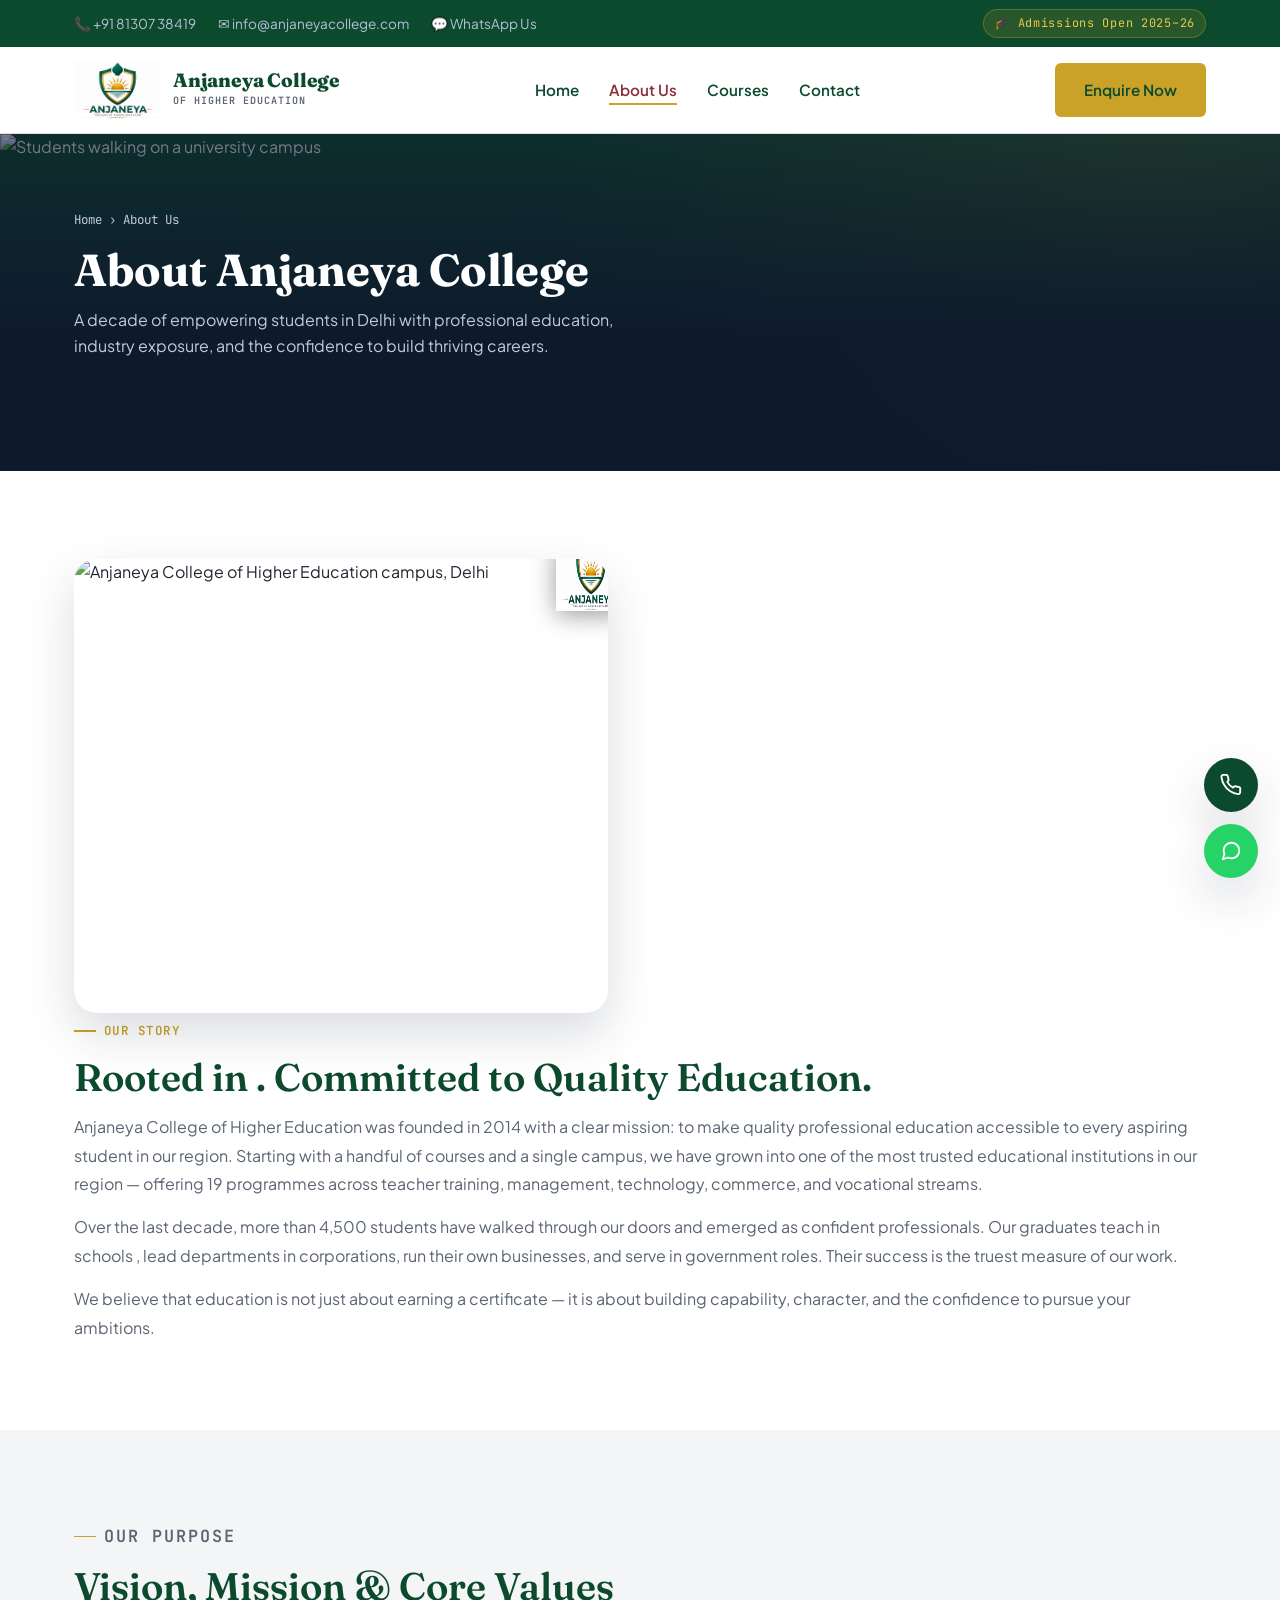
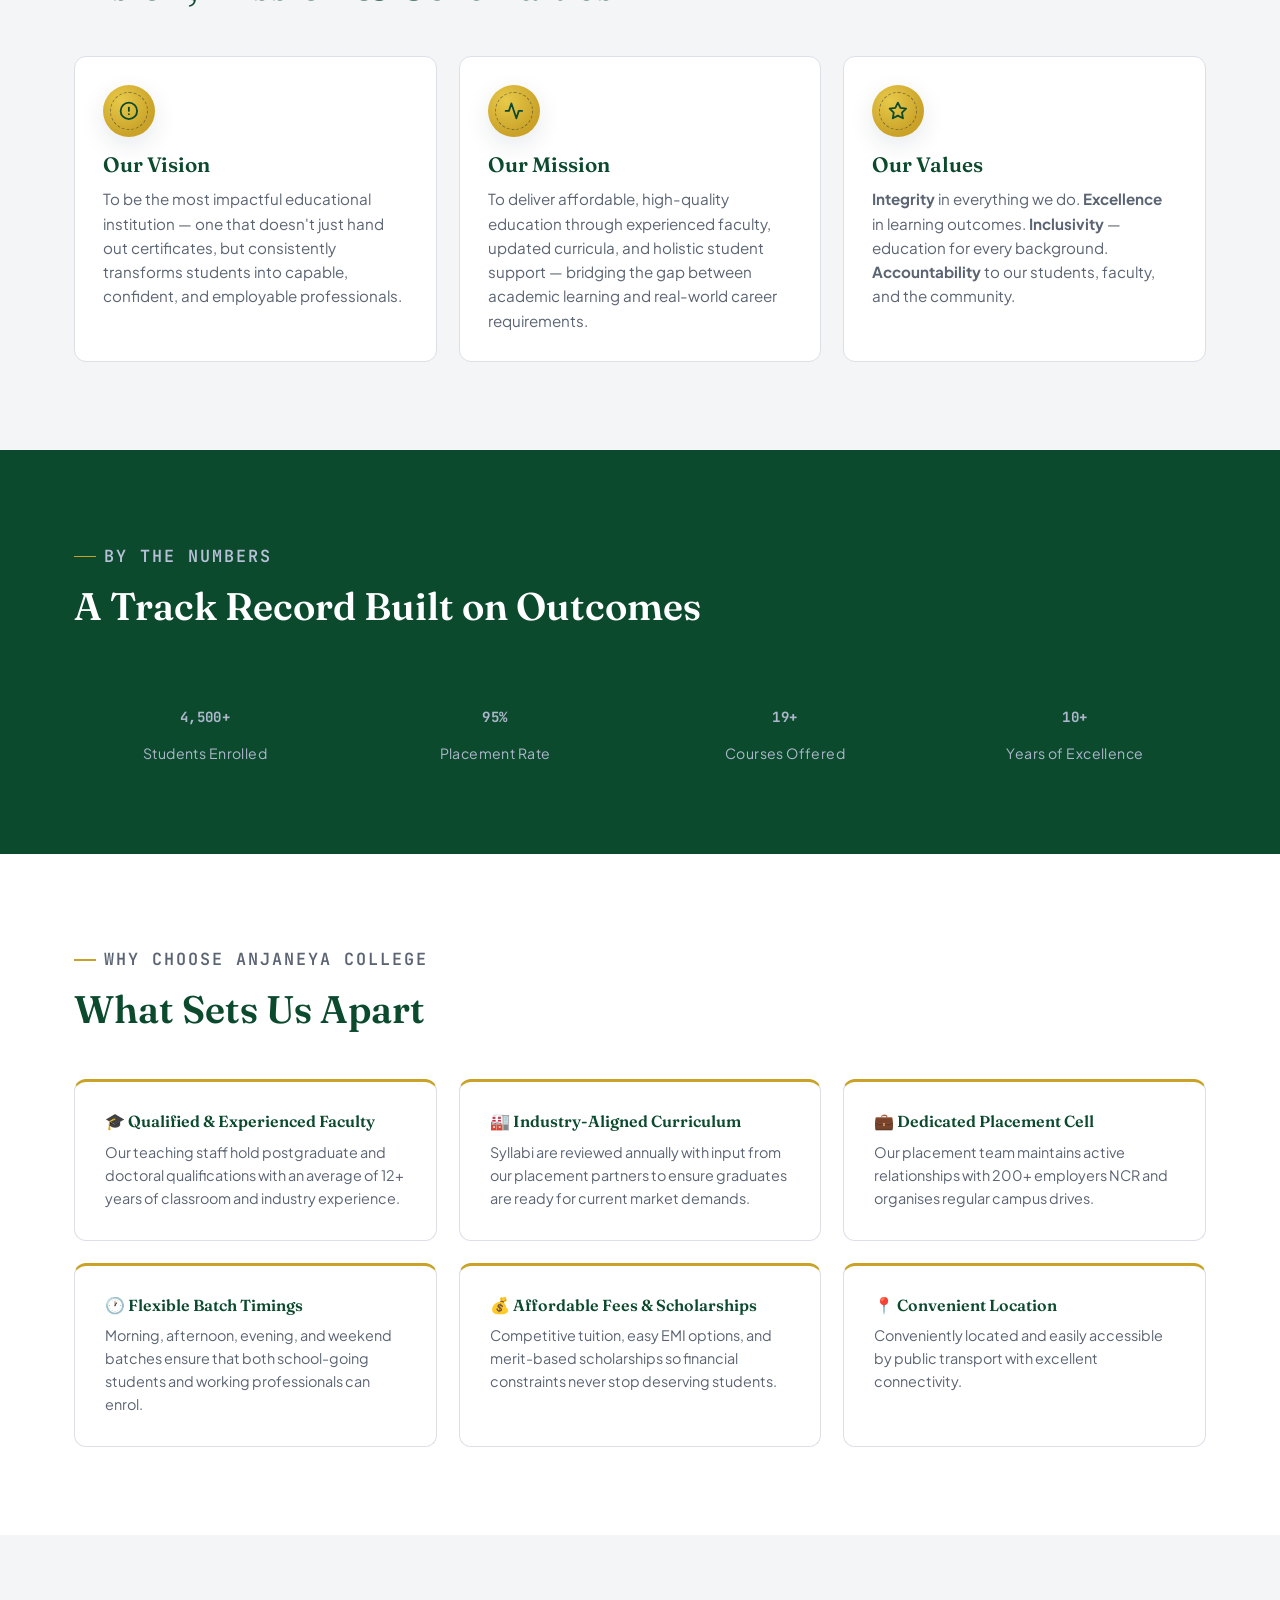
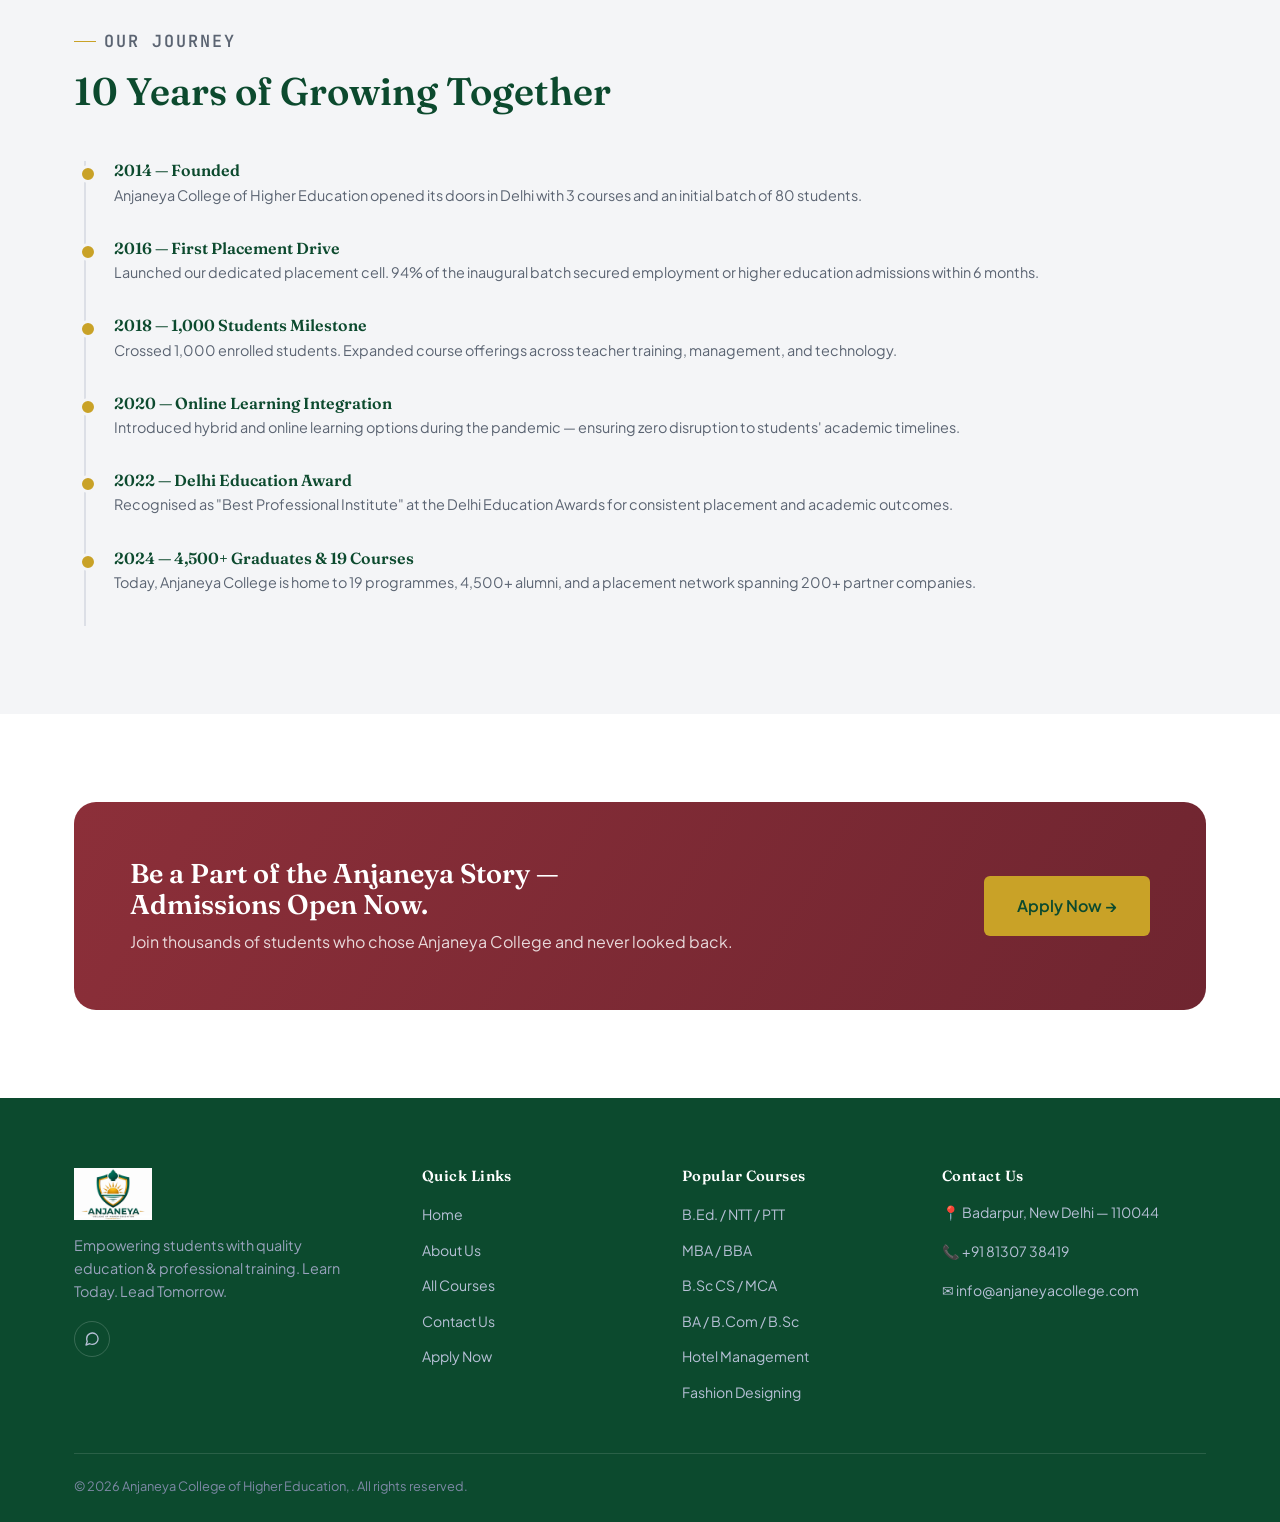
==== commit c28915a4: "Js and Live Data commit with Favicon" ====
--- a/about.html
+++ b/about.html
@@ -2,24 +2,29 @@
 <html lang="en">
 <head>
   <meta charset="UTF-8" />
+  <!-- ═══ Favicon & PWA ═══ -->
+  <link rel="icon" type="image/x-icon" href="/favicon.ico" />
+  <link rel="icon" type="image/png" sizes="32x32" href="/favicon-32x32.png" />
+  <link rel="icon" type="image/png" sizes="16x16" href="/favicon-16x16.png" />
+  <link rel="apple-touch-icon" sizes="180x180" href="/apple-touch-icon.png" />
+  <link rel="manifest" href="/site.webmanifest" />
   <meta name="theme-color" content="#0C4A2E" />
   <meta name="viewport" content="width=device-width, initial-scale=1.0, viewport-fit=cover" />
   <title>About Us | Anjaneya College of Higher Education</title>
   <meta name="description" content="Learn about Anjaneya College of Higher Education — our story, vision, mission, experienced faculty and a decade of empowering students through quality professional education." />
   <link rel="stylesheet" href="css/style.css" />
-  <script src="https://cdn.jsdelivr.net/npm/@emailjs/browser@4/dist/email.min.js"></script>
   <!-- ═══ SEO & Social ═══ -->
   <meta name="robots" content="index, follow" />
   <meta name="author" content="Anjaneya College of Higher Education" />
   <meta name="keywords" content="Anjaneya College, higher education Delhi, B.Ed college Delhi, NTT PTT course, teacher training Delhi, MBA college Delhi, BBA BCA, hotel management, fashion designing course, admissions 2025" />
-  <link rel="canonical" href="https://www.anjaneya.edu.in/about.html" />
+  <link rel="canonical" href="https://anjaneyacollege.com/about.html" />
   <!-- Open Graph -->
   <meta property="og:type" content="website" />
   <meta property="og:site_name" content="Anjaneya College of Higher Education" />
   <meta property="og:title" content="About Us | Anjaneya College of Higher Education" />
   <meta property="og:description" content="Learn about Anjaneya College of Higher Education — our story, vision, mission, experienced faculty and a decade of empowering students through quality professional education." />
-  <meta property="og:url" content="https://www.anjaneya.edu.in/about.html" />
-  <meta property="og:image" content="https://www.anjaneya.edu.in/images/logo.png" />
+  <meta property="og:url" content="https://anjaneyacollege.com/about.html" />
+  <meta property="og:image" content="https://anjaneyacollege.com/images/logo.png" />
   <meta property="og:image:width" content="800" />
   <meta property="og:image:height" content="600" />
   <meta property="og:locale" content="en_IN" />
@@ -27,25 +32,25 @@
   <meta name="twitter:card" content="summary_large_image" />
   <meta name="twitter:title" content="About Us | Anjaneya College of Higher Education" />
   <meta name="twitter:description" content="Learn about Anjaneya College of Higher Education — our story, vision, mission, experienced faculty and a decade of empowering students through quality professional education." />
-  <meta name="twitter:image" content="https://www.anjaneya.edu.in/images/logo.png" />
+  <meta name="twitter:image" content="https://anjaneyacollege.com/images/logo.png" />
   <!-- Schema.org JSON-LD -->
   <script type="application/ld+json">
 {
     "@context": "https://schema.org",
     "@type": "CollegeOrUniversity",
     "name": "Anjaneya College of Higher Education",
-    "url": "https://www.anjaneya.edu.in",
-    "logo": "https://www.anjaneya.edu.in/images/logo.png",
-    "image": "https://www.anjaneya.edu.in/images/logo.png",
+    "url": "https://anjaneyacollege.com",
+    "logo": "https://anjaneyacollege.com/images/logo.png",
+    "image": "https://anjaneyacollege.com/images/logo.png",
     "description": "Anjaneya College of Higher Education offers 19 professional programmes including teacher training, management, technology, arts, commerce, science and skill development courses.",
     "address": {
         "@type": "PostalAddress",
-        "addressLocality": "Delhi",
+        "addressLocality": "New Delhi",
         "addressRegion": "Delhi",
         "addressCountry": "IN"
     },
-    "telephone": "+91-11-0000-0000",
-    "email": "info@anjaneya.edu.in",
+    "telephone": "+918130738419",
+    "email": "info@anjaneyacollege.com",
     "foundingDate": "2014",
     "numberOfEmployees": {
         "@type": "QuantitativeValue",
@@ -66,9 +71,9 @@
   <div class="topbar">
     <div class="container">
       <div class="topbar__contacts">
-        <a href="tel:+911100000000">📞 +91 11 0000 0000</a>
-        <a href="mailto:info@anjaneya.edu.in" class="hide-mobile">✉ info@anjaneya.edu.in</a>
-        <a href="https://wa.me/911100000000" class="hide-mobile">💬 WhatsApp Us</a>
+        <a href="tel:+918130738419">📞 +91 81307 38419</a>
+        <a href="mailto:info@anjaneyacollege.com" class="hide-mobile">✉ info@anjaneyacollege.com</a>
+        <a href="https://wa.me/918130738419" class="hide-mobile">💬 WhatsApp Us</a>
       </div>
       <span class="topbar__badge">🎓 Admissions Open 2025–26</span>
     </div>
@@ -308,9 +313,9 @@
           </a>
           <p>Empowering students with quality education &amp; professional training. Learn Today. Lead Tomorrow.</p>
           <div class="footer-social" aria-label="Social media links">
-            <a href="#" aria-label="Facebook"><svg width="16" height="16" viewBox="0 0 24 24" fill="none" stroke="currentColor" stroke-width="2" stroke-linecap="round" stroke-linejoin="round" aria-hidden="true"><path d="M18 2h-3a5 5 0 0 0-5 5v3H7v4h3v8h4v-8h3l1-4h-4V7a1 1 0 0 1 1-1h3z"/></svg></a>
-            <a href="#" aria-label="Instagram"><svg width="16" height="16" viewBox="0 0 24 24" fill="none" stroke="currentColor" stroke-width="2" stroke-linecap="round" stroke-linejoin="round" aria-hidden="true"><rect x="2" y="2" width="20" height="20" rx="5" ry="5"/><path d="M16 11.37A4 4 0 1 1 12.63 8 4 4 0 0 1 16 11.37z"/><line x1="17.5" y1="6.5" x2="17.51" y2="6.5"/></svg></a>
-            <a href="https://wa.me/911100000000" aria-label="WhatsApp"><svg width="16" height="16" viewBox="0 0 24 24" fill="none" stroke="currentColor" stroke-width="2" stroke-linecap="round" stroke-linejoin="round" aria-hidden="true"><path d="M21 11.5a8.38 8.38 0 0 1-.9 3.8 8.5 8.5 0 0 1-7.6 4.7 8.38 8.38 0 0 1-3.8-.9L3 21l1.9-5.7a8.38 8.38 0 0 1-.9-3.8 8.5 8.5 0 0 1 4.7-7.6 8.38 8.38 0 0 1 3.8-.9h.5a8.48 8.48 0 0 1 8 8v.5z"/></svg></a>
+            <!-- <a href="#" aria-label="Facebook"><svg width="16" height="16" viewBox="0 0 24 24" fill="none" stroke="currentColor" stroke-width="2" stroke-linecap="round" stroke-linejoin="round" aria-hidden="true"><path d="M18 2h-3a5 5 0 0 0-5 5v3H7v4h3v8h4v-8h3l1-4h-4V7a1 1 0 0 1 1-1h3z"/></svg></a> -->
+            <!-- <a href="#" aria-label="Instagram"><svg width="16" height="16" viewBox="0 0 24 24" fill="none" stroke="currentColor" stroke-width="2" stroke-linecap="round" stroke-linejoin="round" aria-hidden="true"><rect x="2" y="2" width="20" height="20" rx="5" ry="5"/><path d="M16 11.37A4 4 0 1 1 12.63 8 4 4 0 0 1 16 11.37z"/><line x1="17.5" y1="6.5" x2="17.51" y2="6.5"/></svg></a> -->
+            <a href="https://wa.me/918130738419" aria-label="WhatsApp"><svg width="16" height="16" viewBox="0 0 24 24" fill="none" stroke="currentColor" stroke-width="2" stroke-linecap="round" stroke-linejoin="round" aria-hidden="true"><path d="M21 11.5a8.38 8.38 0 0 1-.9 3.8 8.5 8.5 0 0 1-7.6 4.7 8.38 8.38 0 0 1-3.8-.9L3 21l1.9-5.7a8.38 8.38 0 0 1-.9-3.8 8.5 8.5 0 0 1 4.7-7.6 8.38 8.38 0 0 1 3.8-.9h.5a8.48 8.48 0 0 1 8 8v.5z"/></svg></a>
           </div>
         </div>
         <div class="footer-col">
@@ -324,22 +329,21 @@
         <div class="footer-col">
           <h4>Contact Us</h4>
           <ul role="list" style="gap:14px;display:grid;">
-            <li style="font-size:0.88rem;color:#B7C0D6;">📍 [Institute Address],<br>Delhi — 110001</li>
-            <li><a href="tel:+911100000000">📞 +91 11 0000 0000</a></li>
-            <li><a href="mailto:info@anjaneya.edu.in">✉ info@anjaneya.edu.in</a></li>
+            <li style="font-size:0.88rem;color:#B7C0D6;">📍 Badarpur, New Delhi — 110044</li>
+            <li><a href="tel:+918130738419">📞 +91 81307 38419</a></li>
+            <li><a href="mailto:info@anjaneyacollege.com">✉ info@anjaneyacollege.com</a></li>
           </ul>
         </div>
       </div>
       <div class="footer-bottom">
         <span>© <span id="year"></span> Anjaneya College of Higher Education, . All rights reserved.</span>
-        <span>Phase 1 — Static Site</span>
       </div>
     </div>
   </footer>
 
   <div class="fab-stack" aria-label="Quick contact buttons">
-    <a href="tel:+911100000000" class="fab fab--call" aria-label="Call Anjaneya College"><svg width="22" height="22" viewBox="0 0 24 24" fill="none" stroke="currentColor" stroke-width="2" stroke-linecap="round" stroke-linejoin="round" aria-hidden="true"><path d="M22 16.92v3a2 2 0 0 1-2.18 2 19.79 19.79 0 0 1-8.63-3.07A19.5 19.5 0 0 1 4.69 12 19.79 19.79 0 0 1 1.61 3.37 2 2 0 0 1 3.58 1h3a2 2 0 0 1 2 1.72c.127.96.361 1.903.7 2.81a2 2 0 0 1-.45 2.11L7.91 8.56a16 16 0 0 0 6.29 6.29l1.06-.94a2 2 0 0 1 2.09-.5c.907.339 1.85.573 2.81.7A2 2 0 0 1 22 16.92z"/></svg></a>
-    <a href="https://wa.me/911100000000" class="fab fab--whatsapp" aria-label="WhatsApp Anjaneya College" target="_blank" rel="noopener noreferrer"><svg width="22" height="22" viewBox="0 0 24 24" fill="none" stroke="currentColor" stroke-width="2" stroke-linecap="round" stroke-linejoin="round" aria-hidden="true"><path d="M21 11.5a8.38 8.38 0 0 1-.9 3.8 8.5 8.5 0 0 1-7.6 4.7 8.38 8.38 0 0 1-3.8-.9L3 21l1.9-5.7a8.38 8.38 0 0 1-.9-3.8 8.5 8.5 0 0 1 4.7-7.6 8.38 8.38 0 0 1 3.8-.9h.5a8.48 8.48 0 0 1 8 8v.5z"/></svg></a>
+    <a href="tel:+918130738419" class="fab fab--call" aria-label="Call Anjaneya College"><svg width="22" height="22" viewBox="0 0 24 24" fill="none" stroke="currentColor" stroke-width="2" stroke-linecap="round" stroke-linejoin="round" aria-hidden="true"><path d="M22 16.92v3a2 2 0 0 1-2.18 2 19.79 19.79 0 0 1-8.63-3.07A19.5 19.5 0 0 1 4.69 12 19.79 19.79 0 0 1 1.61 3.37 2 2 0 0 1 3.58 1h3a2 2 0 0 1 2 1.72c.127.96.361 1.903.7 2.81a2 2 0 0 1-.45 2.11L7.91 8.56a16 16 0 0 0 6.29 6.29l1.06-.94a2 2 0 0 1 2.09-.5c.907.339 1.85.573 2.81.7A2 2 0 0 1 22 16.92z"/></svg></a>
+    <a href="https://wa.me/918130738419" class="fab fab--whatsapp" aria-label="WhatsApp Anjaneya College" target="_blank" rel="noopener noreferrer"><svg width="22" height="22" viewBox="0 0 24 24" fill="none" stroke="currentColor" stroke-width="2" stroke-linecap="round" stroke-linejoin="round" aria-hidden="true"><path d="M21 11.5a8.38 8.38 0 0 1-.9 3.8 8.5 8.5 0 0 1-7.6 4.7 8.38 8.38 0 0 1-3.8-.9L3 21l1.9-5.7a8.38 8.38 0 0 1-.9-3.8 8.5 8.5 0 0 1 4.7-7.6 8.38 8.38 0 0 1 3.8-.9h.5a8.48 8.48 0 0 1 8 8v.5z"/></svg></a>
   </div>
 
   <script src="js/script.js"></script>
--- a/css/style.css
+++ b/css/style.css
@@ -40,7 +40,7 @@
 
 html {
   scroll-behavior: smooth;
-  overflow-x: hidden;   /* ← prevent any element pushing page wider */
+  overflow-x: clip;     /* ← clip without scroll container (keeps sticky nav working */
   max-width: 100%;
 }
 
@@ -55,7 +55,7 @@
   background: var(--bg);
   line-height: 1.6;
   -webkit-font-smoothing: antialiased;
-  overflow-x: hidden;   /* ← belt-and-braces on body too */
+  overflow-x: clip;     /* ← belt-and-braces on body too */
   width: 100%;
 }
 
@@ -639,17 +639,31 @@
   overflow: hidden;
   min-height: 280px;
   display: flex; align-items: flex-end;
+  width: 100%;           /* ← explicit full width */
+  left: 0; right: 0;    /* ← no offset */
 }
 .page-header__bg {
-  position: absolute; inset: 0;
-  object-fit: cover; width: 100%; height: 100%;
+  position: absolute;
+  top: 0; left: 0; right: 0; bottom: 0; /* ← fallback for older mobile browsers */
+  inset: 0;
+  object-fit: cover;
+  width: 100%; height: 100%;
   display: block;
 }
 .page-header__overlay {
-  position: absolute; inset: 0;
+  position: absolute;
+  top: 0; left: 0; right: 0; bottom: 0;
+  inset: 0;
   background: linear-gradient(to top, rgba(14,22,44,0.92) 40%, rgba(14,22,44,0.55) 100%);
 }
 .page-header--img .container { position: relative; z-index: 1; padding-bottom: 56px; }
+
+/* ---------- Contact info strip (3-col → responsive) ---------- */
+.contact-strip {
+  display: grid;
+  grid-template-columns: repeat(3, 1fr);
+  gap: 22px;
+}
 
 /* ---------- Contact welcome strip ---------- */
 .contact-welcome-img {
